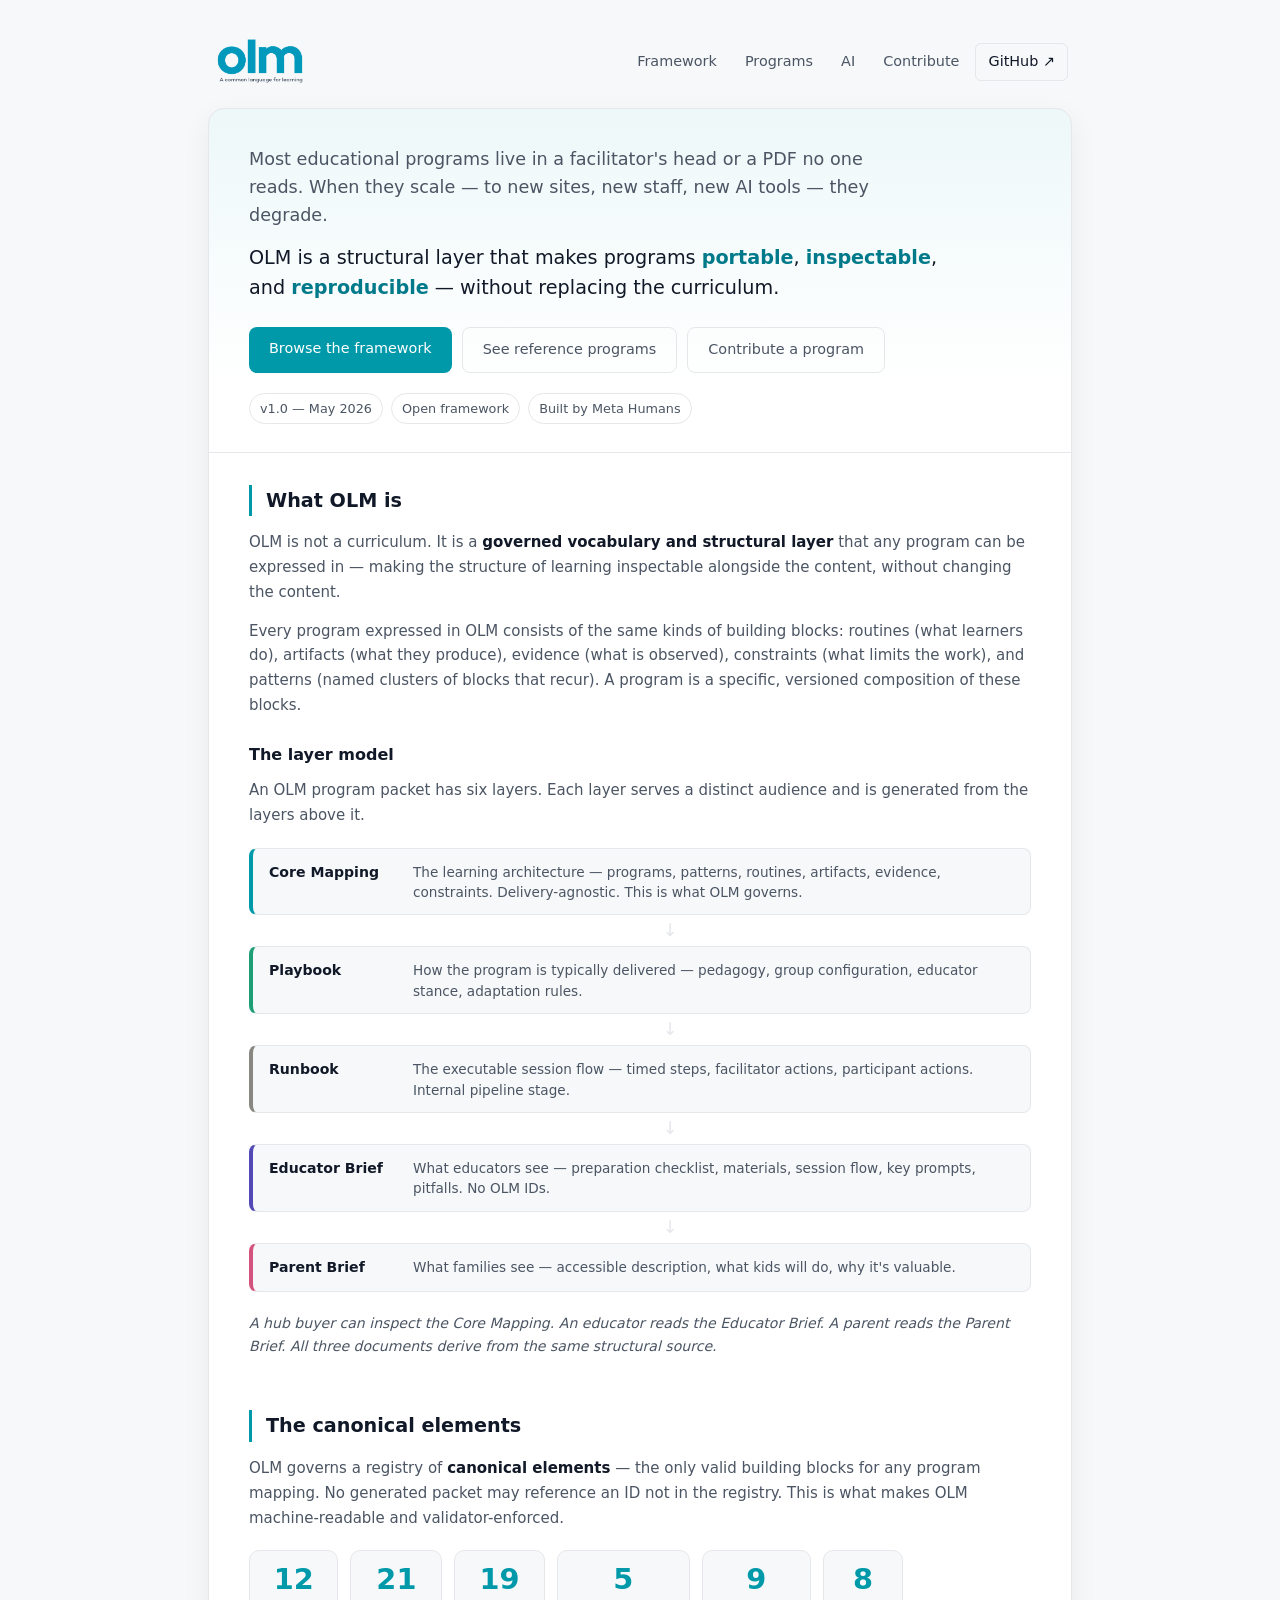
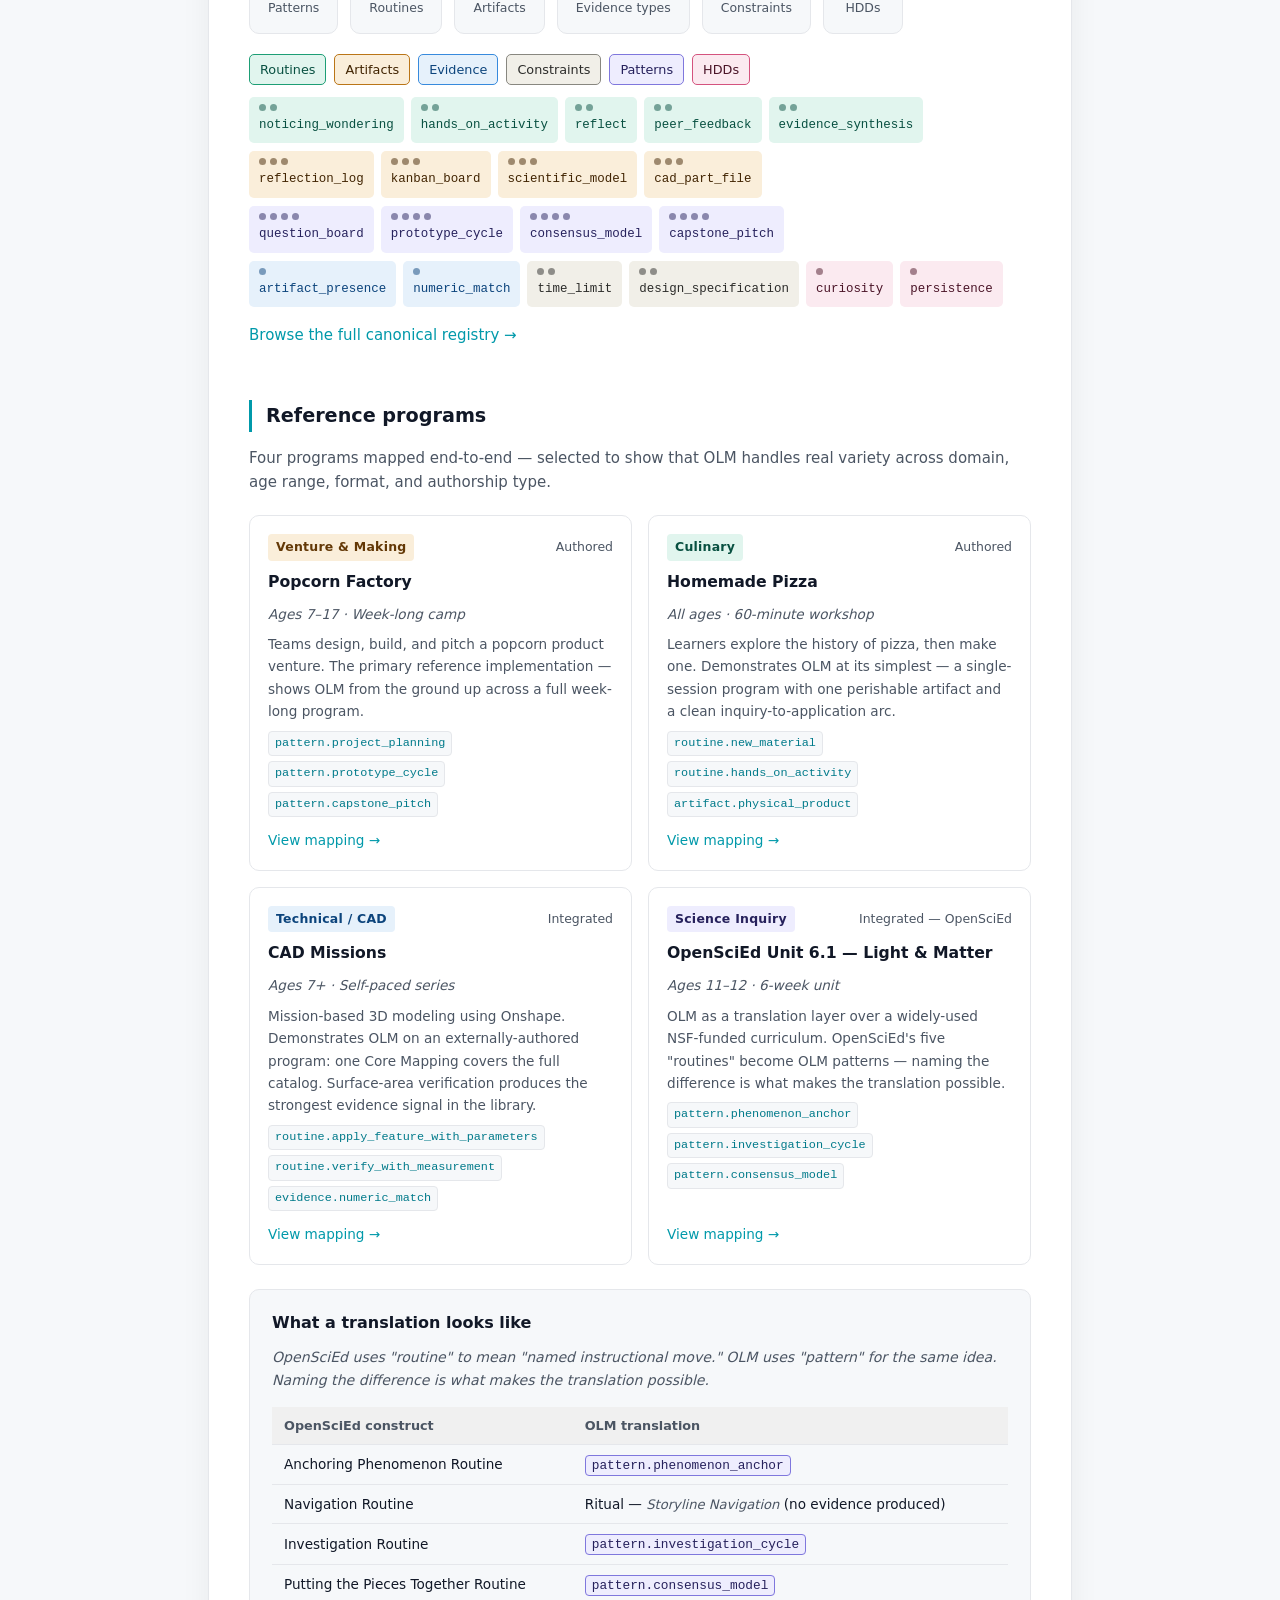
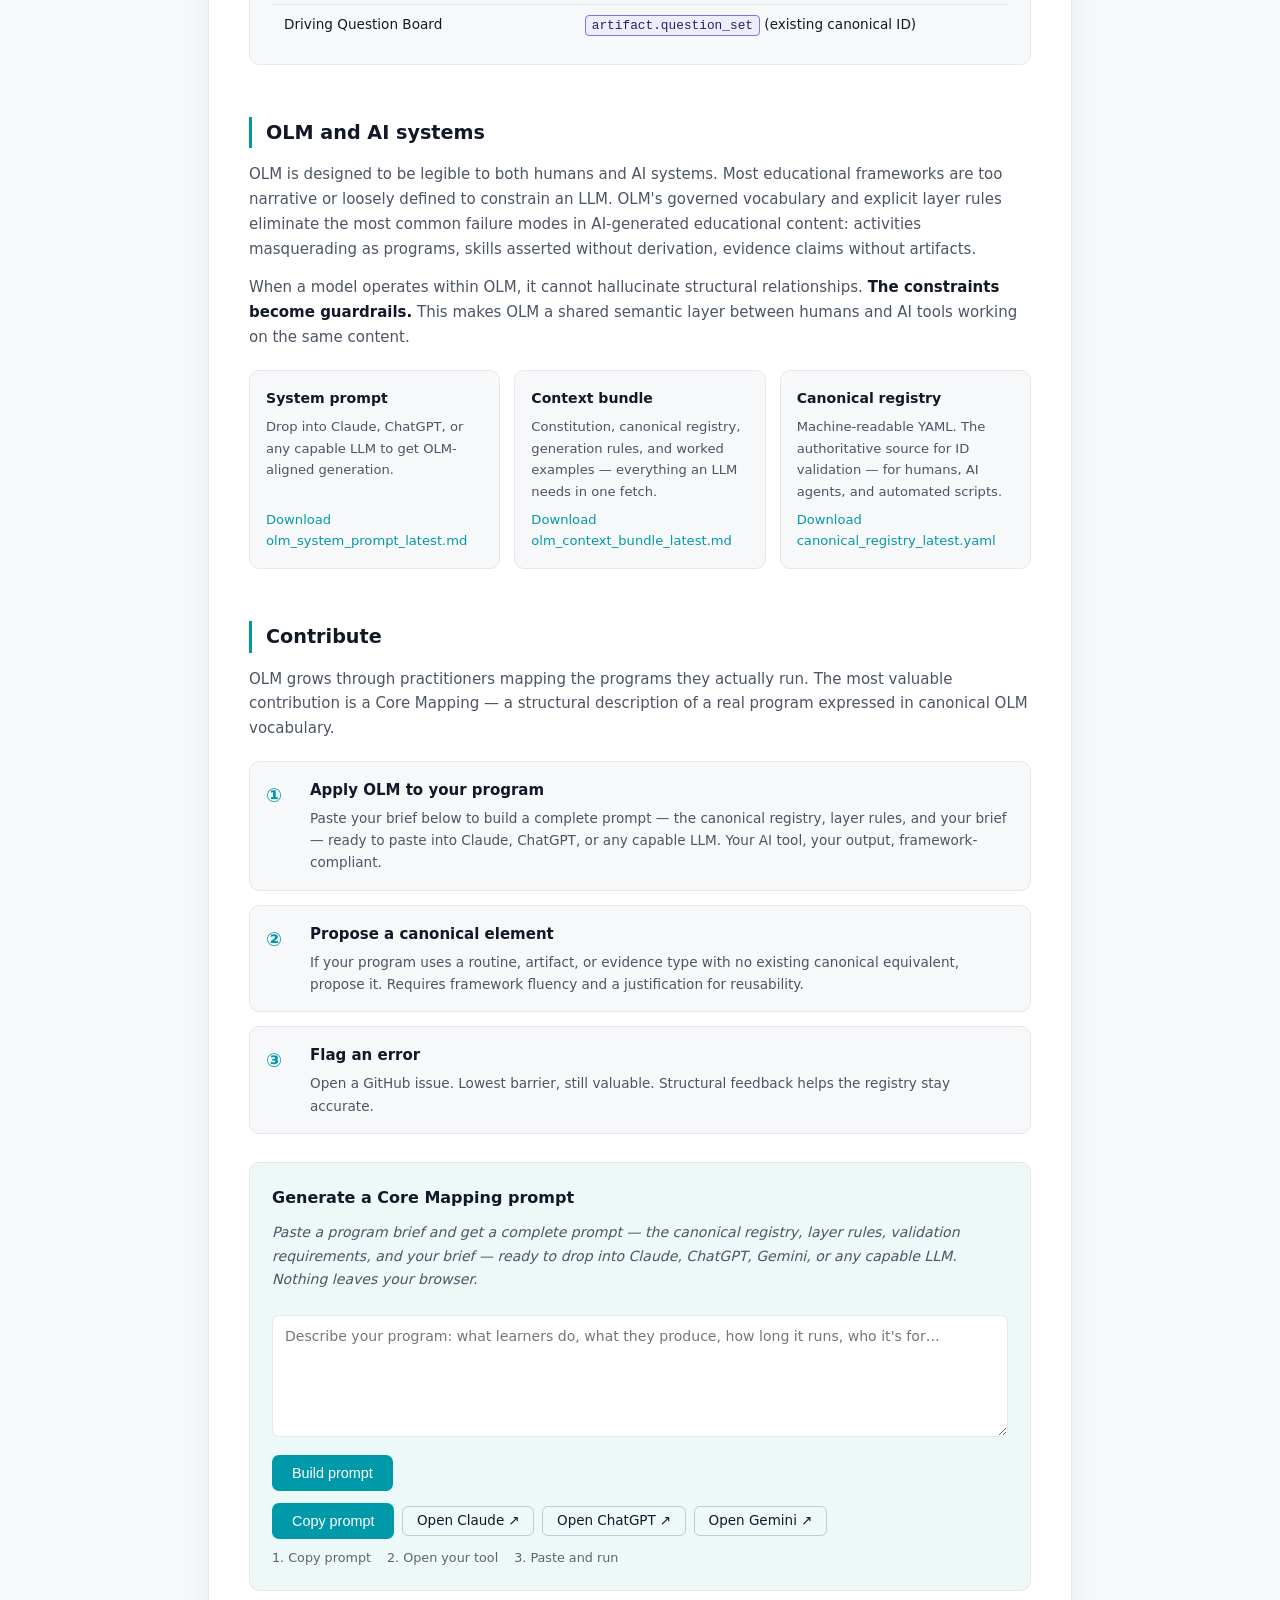
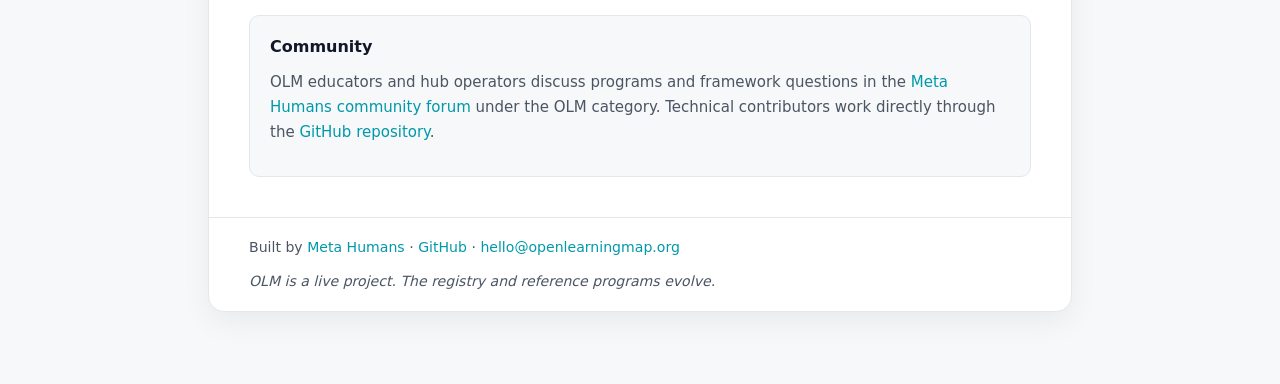
==== index.html @ a76495da "Align /ai/ bundle HDDs with canonical registry; add cache-bust The /ai/ bundle files claimed 11 cano" ====
<!DOCTYPE html>
<html lang="en">
<head>
  <meta charset="UTF-8" />
  <meta name="viewport" content="width=device-width, initial-scale=1.0" />
  <title>Open Learning Map — A common language for learning</title>
  <meta name="description" content="OLM is a structural framework that makes educational programs portable, inspectable, and reproducible — designed for both humans and AI systems." />
  <link rel="stylesheet" href="styles.css" />
  <style>
    /* Prompt builder — additions to styles.css */
    #prompt-output {
      font-family: ui-monospace, SFMono-Regular, Menlo, Monaco, Consolas, monospace;
      font-size: 0.85em;
      white-space: pre-wrap;
      word-break: break-word;
      margin-top: 0.75rem;
      width: 100%;
      box-sizing: border-box;
    }
    .prompt-actions {
      display: flex;
      flex-wrap: wrap;
      gap: 0.5rem;
      margin-top: 0.75rem;
      align-items: center;
    }
    .prompt-launch {
      display: inline-flex;
      align-items: center;
      padding: 0.45rem 0.85rem;
      border: 1px solid rgba(0,0,0,0.18);
      border-radius: 6px;
      text-decoration: none;
      font-size: 0.9em;
      color: inherit;
      background: transparent;
      line-height: 1;
    }
    .prompt-launch:hover {
      background: rgba(0,0,0,0.04);
    }
    .prompt-steps {
      display: flex;
      flex-wrap: wrap;
      gap: 1rem;
      margin-top: 0.5rem;
      font-size: 0.85em;
      color: rgba(0,0,0,0.6);
    }
    .prompt-steps span { white-space: nowrap; }
    .sr-only {
      position: absolute;
      width: 1px; height: 1px;
      padding: 0; margin: -1px;
      overflow: hidden;
      clip: rect(0,0,0,0);
      border: 0;
    }
  </style>
</head>

<body>
  <main class="container">

    <!-- TOPBAR -->
    <div class="topbar">
      <a class="brand" href="/" aria-label="Open Learning Map">
        <img class="logo" src="assets/olm_logo.png" alt="olm — A common language for learning" />
      </a>
      <nav class="nav" aria-label="Primary">
        <a href="#framework">Framework</a>
        <a href="#programs">Programs</a>
        <a href="#ai">AI</a>
        <a href="#contribute">Contribute</a>
        <a href="https://github.com/Meta-Humans/olm" target="_blank" rel="noopener" class="nav-github">GitHub ↗</a>
      </nav>
    </div>

    <div class="page">

      <!-- HERO -->
      <header class="header">
        <p class="hero-problem">
          Most educational programs live in a facilitator's head or a PDF no one reads.
          When they scale — to new sites, new staff, new AI tools — they degrade.
        </p>
        <p class="hero-answer">
          OLM is a structural layer that makes programs <strong>portable</strong>, <strong>inspectable</strong>, and <strong>reproducible</strong> — without replacing the curriculum.
        </p>
        <div class="hero-ctas">
          <a href="#framework" class="cta-primary">Browse the framework</a>
          <a href="#programs" class="cta-secondary">See reference programs</a>
          <a href="#contribute" class="cta-secondary">Contribute a program</a>
        </div>
        <div class="badges">
          <span class="badge">v1.0 — May 2026</span>
          <span class="badge">Open framework</span>
          <span class="badge">Built by Meta Humans</span>
        </div>
      </header>

      <div class="content">

        <!-- WHAT OLM IS -->
        <section id="framework">
          <h2>What OLM is</h2>
          <p>
            OLM is not a curriculum. It is a <strong>governed vocabulary and structural layer</strong> that any program can be expressed in — making the structure of learning inspectable alongside the content, without changing the content.
          </p>
          <p>
            Every program expressed in OLM consists of the same kinds of building blocks: routines (what learners do), artifacts (what they produce), evidence (what is observed), constraints (what limits the work), and patterns (named clusters of blocks that recur). A program is a specific, versioned composition of these blocks.
          </p>

          <h3>The layer model</h3>
          <p>An OLM program packet has six layers. Each layer serves a distinct audience and is generated from the layers above it.</p>

          <div class="layers">
            <div class="layer layer-cm">
              <div class="layer-label">Core Mapping</div>
              <div class="layer-desc">The learning architecture — programs, patterns, routines, artifacts, evidence, constraints. Delivery-agnostic. This is what OLM governs.</div>
            </div>
            <div class="layer-arrow">↓</div>
            <div class="layer layer-pb">
              <div class="layer-label">Playbook</div>
              <div class="layer-desc">How the program is typically delivered — pedagogy, group configuration, educator stance, adaptation rules.</div>
            </div>
            <div class="layer-arrow">↓</div>
            <div class="layer layer-rb">
              <div class="layer-label">Runbook</div>
              <div class="layer-desc">The executable session flow — timed steps, facilitator actions, participant actions. Internal pipeline stage.</div>
            </div>
            <div class="layer-arrow">↓</div>
            <div class="layer layer-eb">
              <div class="layer-label">Educator Brief</div>
              <div class="layer-desc">What educators see — preparation checklist, materials, session flow, key prompts, pitfalls. No OLM IDs.</div>
            </div>
            <div class="layer-arrow">↓</div>
            <div class="layer layer-parent">
              <div class="layer-label">Parent Brief</div>
              <div class="layer-desc">What families see — accessible description, what kids will do, why it's valuable.</div>
            </div>
          </div>

          <p class="small-note">
            A hub buyer can inspect the Core Mapping. An educator reads the Educator Brief. A parent reads the Parent Brief. All three documents derive from the same structural source.
          </p>
        </section>

        <!-- BUILDING BLOCKS -->
        <section id="blocks">
          <h2>The canonical elements</h2>
          <p>
            OLM governs a registry of <strong>canonical elements</strong> — the only valid building blocks for any program mapping. No generated packet may reference an ID not in the registry. This is what makes OLM machine-readable and validator-enforced.
          </p>

          <div class="registry-stats">
            <div class="stat"><span class="stat-n">12</span><span class="stat-label">Patterns</span></div>
            <div class="stat"><span class="stat-n">21</span><span class="stat-label">Routines</span></div>
            <div class="stat"><span class="stat-n">19</span><span class="stat-label">Artifacts</span></div>
            <div class="stat"><span class="stat-n">5</span><span class="stat-label">Evidence types</span></div>
            <div class="stat"><span class="stat-n">9</span><span class="stat-label">Constraints</span></div>
            <div class="stat"><span class="stat-n">8</span><span class="stat-label">HDDs</span></div>
          </div>

          <div class="bricks-legend">
            <span class="brick-chip bc-routine">Routines</span>
            <span class="brick-chip bc-artifact">Artifacts</span>
            <span class="brick-chip bc-evidence">Evidence</span>
            <span class="brick-chip bc-constraint">Constraints</span>
            <span class="brick-chip bc-pattern">Patterns</span>
            <span class="brick-chip bc-hdd">HDDs</span>
          </div>

          <div class="bricks-sample">
            <div class="brick-group">
              <div class="brick-row">
                <span class="brick bc-routine"><span class="studs"><i></i><i></i></span>noticing_wondering</span>
                <span class="brick bc-routine"><span class="studs"><i></i><i></i></span>hands_on_activity</span>
                <span class="brick bc-routine"><span class="studs"><i></i><i></i></span>reflect</span>
                <span class="brick bc-routine"><span class="studs"><i></i><i></i></span>peer_feedback</span>
                <span class="brick bc-routine"><span class="studs"><i></i><i></i></span>evidence_synthesis</span>
              </div>
              <div class="brick-row">
                <span class="brick bc-artifact"><span class="studs"><i></i><i></i><i></i></span>reflection_log</span>
                <span class="brick bc-artifact"><span class="studs"><i></i><i></i><i></i></span>kanban_board</span>
                <span class="brick bc-artifact"><span class="studs"><i></i><i></i><i></i></span>scientific_model</span>
                <span class="brick bc-artifact"><span class="studs"><i></i><i></i><i></i></span>cad_part_file</span>
              </div>
              <div class="brick-row">
                <span class="brick bc-pattern"><span class="studs"><i></i><i></i><i></i><i></i></span>question_board</span>
                <span class="brick bc-pattern"><span class="studs"><i></i><i></i><i></i><i></i></span>prototype_cycle</span>
                <span class="brick bc-pattern"><span class="studs"><i></i><i></i><i></i><i></i></span>consensus_model</span>
                <span class="brick bc-pattern"><span class="studs"><i></i><i></i><i></i><i></i></span>capstone_pitch</span>
              </div>
              <div class="brick-row">
                <span class="brick bc-evidence"><span class="studs"><i></i></span>artifact_presence</span>
                <span class="brick bc-evidence"><span class="studs"><i></i></span>numeric_match</span>
                <span class="brick bc-constraint"><span class="studs"><i></i><i></i></span>time_limit</span>
                <span class="brick bc-constraint"><span class="studs"><i></i><i></i></span>design_specification</span>
                <span class="brick bc-hdd"><span class="studs"><i></i></span>curiosity</span>
                <span class="brick bc-hdd"><span class="studs"><i></i></span>persistence</span>
              </div>
            </div>
          </div>

          <p>
            <a href="https://github.com/Meta-Humans/olm/blob/main/canonical/canonical_registry.yaml" target="_blank" rel="noopener">Browse the full canonical registry →</a>
          </p>
        </section>

        <!-- REFERENCE PROGRAMS -->
        <section id="programs">
          <h2>Reference programs</h2>
          <p>
            Four programs mapped end-to-end — selected to show that OLM handles real variety across domain, age range, format, and authorship type.
          </p>

          <div class="program-grid">

            <div class="program-card">
              <div class="program-header">
                <span class="program-domain domain-venture">Venture &amp; Making</span>
                <span class="program-type">Authored</span>
              </div>
              <h3>Popcorn Factory</h3>
              <p class="program-ages">Ages 7–17 · Week-long camp</p>
              <p>Teams design, build, and pitch a popcorn product venture. The primary reference implementation — shows OLM from the ground up across a full week-long program.</p>
              <div class="program-patterns">
                <code>pattern.project_planning</code>
                <code>pattern.prototype_cycle</code>
                <code>pattern.capstone_pitch</code>
              </div>
              <a href="https://github.com/Meta-Humans/olm/tree/main/examples/popcorn_factory" class="program-link" target="_blank" rel="noopener">View mapping →</a>
            </div>

            <div class="program-card">
              <div class="program-header">
                <span class="program-domain domain-culinary">Culinary</span>
                <span class="program-type">Authored</span>
              </div>
              <h3>Homemade Pizza</h3>
              <p class="program-ages">All ages · 60-minute workshop</p>
              <p>Learners explore the history of pizza, then make one. Demonstrates OLM at its simplest — a single-session program with one perishable artifact and a clean inquiry-to-application arc.</p>
              <div class="program-patterns">
                <code>routine.new_material</code>
                <code>routine.hands_on_activity</code>
                <code>artifact.physical_product</code>
              </div>
              <a href="https://github.com/Meta-Humans/olm/tree/main/examples/homemade_pizza" class="program-link" target="_blank" rel="noopener">View mapping →</a>
            </div>

            <div class="program-card">
              <div class="program-header">
                <span class="program-domain domain-technical">Technical / CAD</span>
                <span class="program-type">Integrated</span>
              </div>
              <h3>CAD Missions</h3>
              <p class="program-ages">Ages 7+ · Self-paced series</p>
              <p>Mission-based 3D modeling using Onshape. Demonstrates OLM on an externally-authored program: one Core Mapping covers the full catalog. Surface-area verification produces the strongest evidence signal in the library.</p>
              <div class="program-patterns">
                <code>routine.apply_feature_with_parameters</code>
                <code>routine.verify_with_measurement</code>
                <code>evidence.numeric_match</code>
              </div>
              <a href="https://github.com/Meta-Humans/olm/tree/main/examples/cad_missions" class="program-link" target="_blank" rel="noopener">View mapping →</a>
            </div>

            <div class="program-card">
              <div class="program-header">
                <span class="program-domain domain-science">Science Inquiry</span>
                <span class="program-type">Integrated — OpenSciEd</span>
              </div>
              <h3>OpenSciEd Unit 6.1 — Light &amp; Matter</h3>
              <p class="program-ages">Ages 11–12 · 6-week unit</p>
              <p>OLM as a translation layer over a widely-used NSF-funded curriculum. OpenSciEd's five "routines" become OLM patterns — naming the difference is what makes the translation possible.</p>
              <div class="program-patterns">
                <code>pattern.phenomenon_anchor</code>
                <code>pattern.investigation_cycle</code>
                <code>pattern.consensus_model</code>
              </div>
              <a href="https://github.com/Meta-Humans/olm/tree/main/examples/openscied_6_1" class="program-link" target="_blank" rel="noopener">View mapping →</a>
            </div>

          </div>

          <div class="translation-callout">
            <h3>What a translation looks like</h3>
            <p class="small-note">OpenSciEd uses "routine" to mean "named instructional move." OLM uses "pattern" for the same idea. Naming the difference is what makes the translation possible.</p>
            <table class="translation-table">
              <thead>
                <tr><th>OpenSciEd construct</th><th>OLM translation</th></tr>
              </thead>
              <tbody>
                <tr><td>Anchoring Phenomenon Routine</td><td><code>pattern.phenomenon_anchor</code></td></tr>
                <tr><td>Navigation Routine</td><td>Ritual — <em>Storyline Navigation</em> (no evidence produced)</td></tr>
                <tr><td>Investigation Routine</td><td><code>pattern.investigation_cycle</code></td></tr>
                <tr><td>Putting the Pieces Together Routine</td><td><code>pattern.consensus_model</code></td></tr>
                <tr><td>Driving Question Board</td><td><code>artifact.question_set</code> (existing canonical ID)</td></tr>
              </tbody>
            </table>
          </div>
        </section>

        <!-- OLM AND AI -->
        <section id="ai">
          <h2>OLM and AI systems</h2>
          <p>
            OLM is designed to be legible to both humans and AI systems. Most educational frameworks are too narrative or loosely defined to constrain an LLM. OLM's governed vocabulary and explicit layer rules eliminate the most common failure modes in AI-generated educational content: activities masquerading as programs, skills asserted without derivation, evidence claims without artifacts.
          </p>
          <p>
            When a model operates within OLM, it cannot hallucinate structural relationships. <strong>The constraints become guardrails.</strong> This makes OLM a shared semantic layer between humans and AI tools working on the same content.
          </p>

          <div class="ai-resources">
            <div class="ai-resource">
              <div class="ai-resource-title">System prompt</div>
              <div class="ai-resource-desc">Drop into Claude, ChatGPT, or any capable LLM to get OLM-aligned generation.</div>
              <a href="/ai/olm_system_prompt_latest.md" class="ai-resource-link">Download olm_system_prompt_latest.md</a>
            </div>
            <div class="ai-resource">
              <div class="ai-resource-title">Context bundle</div>
              <div class="ai-resource-desc">Constitution, canonical registry, generation rules, and worked examples — everything an LLM needs in one fetch.</div>
              <a href="/ai/olm_context_bundle_latest.md" class="ai-resource-link">Download olm_context_bundle_latest.md</a>
            </div>
            <div class="ai-resource">
              <div class="ai-resource-title">Canonical registry</div>
              <div class="ai-resource-desc">Machine-readable YAML. The authoritative source for ID validation — for humans, AI agents, and automated scripts.</div>
              <a href="/ai/canonical_registry_latest.yaml" class="ai-resource-link">Download canonical_registry_latest.yaml</a>
            </div>
          </div>
        </section>

        <!-- CONTRIBUTE -->
        <section id="contribute">
          <h2>Contribute</h2>
          <p>
            OLM grows through practitioners mapping the programs they actually run. The most valuable contribution is a Core Mapping — a structural description of a real program expressed in canonical OLM vocabulary.
          </p>

          <div class="contrib-paths">
            <div class="contrib-path">
              <div class="contrib-icon">①</div>
              <div>
                <strong>Apply OLM to your program</strong>
                <p>Paste your brief below to build a complete prompt — the canonical registry, layer rules, and your brief — ready to paste into Claude, ChatGPT, or any capable LLM. Your AI tool, your output, framework-compliant.</p>
              </div>
            </div>
            <div class="contrib-path">
              <div class="contrib-icon">②</div>
              <div>
                <strong>Propose a canonical element</strong>
                <p>If your program uses a routine, artifact, or evidence type with no existing canonical equivalent, propose it. Requires framework fluency and a justification for reusability.</p>
              </div>
            </div>
            <div class="contrib-path">
              <div class="contrib-icon">③</div>
              <div>
                <strong>Flag an error</strong>
                <p>Open a GitHub issue. Lowest barrier, still valuable. Structural feedback helps the registry stay accurate.</p>
              </div>
            </div>
          </div>

          <div class="brief-generator">
            <h3>Generate a Core Mapping prompt</h3>
            <p class="small-note">Paste a program brief and get a complete prompt — the canonical registry, layer rules, validation requirements, and your brief — ready to drop into Claude, ChatGPT, Gemini, or any capable LLM. Nothing leaves your browser.</p>

            <label for="brief-input" class="sr-only">Program brief</label>
            <textarea id="brief-input" rows="6" placeholder="Describe your program: what learners do, what they produce, how long it runs, who it's for…"></textarea>

            <button id="build-btn" type="button" onclick="buildPrompt()">Build prompt</button>

            <textarea id="prompt-output" rows="14" readonly hidden aria-label="Generated prompt"></textarea>

            <div id="prompt-actions" class="prompt-actions" hidden>
              <button id="copy-btn" type="button" onclick="copyPrompt()">Copy prompt</button>
              <a href="https://claude.ai/new" target="_blank" rel="noopener" class="prompt-launch">Open Claude ↗</a>
              <a href="https://chatgpt.com/" target="_blank" rel="noopener" class="prompt-launch">Open ChatGPT ↗</a>
              <a href="https://gemini.google.com/app" target="_blank" rel="noopener" class="prompt-launch">Open Gemini ↗</a>
            </div>

            <div id="prompt-steps" class="prompt-steps" hidden>
              <span>1. Copy prompt</span>
              <span>2. Open your tool</span>
              <span>3. Paste and run</span>
            </div>

            <p id="prompt-meta" class="small-note" hidden></p>
          </div>

          <div class="community-block">
            <h3>Community</h3>
            <p>
              OLM educators and hub operators discuss programs and framework questions in the
              <a href="https://community.metahumans.com/c/olm" target="_blank" rel="noopener">Meta Humans community forum</a> under the OLM category.
              Technical contributors work directly through the
              <a href="https://github.com/Meta-Humans/olm" target="_blank" rel="noopener">GitHub repository</a>.
            </p>
          </div>
        </section>

      </div><!-- .content -->

      <footer class="footer">
        <span>Built by <a href="https://www.metahumans.com" target="_blank" rel="noopener">Meta Humans</a> · <a href="https://github.com/Meta-Humans/olm" target="_blank" rel="noopener">GitHub</a> · <a href="mailto:hello@openlearningmap.org">hello@openlearningmap.org</a></span>
        <span class="footnote">OLM is a live project. The registry and reference programs evolve.</span>
      </footer>

    </div><!-- .page -->
  </main>

  <script>
    // Prompt builder — assembles the OLM system prompt + a task wrapper + the user's brief.
    // The system prompt is fetched once from /ai/olm_system_prompt_latest.md and cached.
    // Nothing is sent to a server — the prompt is assembled entirely in the browser.
    //
    // Cache-busting: bump SYSTEM_PROMPT_VERSION when /ai/olm_system_prompt_latest.md changes.
    // The browser caches per-URL; a new version parameter forces a fresh fetch automatically.

    const SYSTEM_PROMPT_VERSION = '1.2';
    const SYSTEM_PROMPT_URL = '/ai/olm_system_prompt_latest.md?v=' + SYSTEM_PROMPT_VERSION;

    let cachedSystemPrompt = null;

    const TASK_WRAPPER = [
      '---',
      '',
      '# Task',
      '',
      'A program brief is provided below. Produce a **Core Mapping** for this program as YAML, following the registry, layer rules, and validation requirements above.',
      '',
      'Output only the YAML document. If a concept in the brief has no canonical equivalent, note the gap in a `notes` field rather than inventing an ID. Declare `embedding_mode`. Include durability classification for every artifact.',
      '',
      'When you are satisfied with the Core Mapping, you can optionally share it back to the OLM library by opening an issue at https://github.com/Meta-Humans/olm/issues/new with the YAML pasted in. Reviewers will validate and consider it for promotion to the canonical library.',
      '',
      '---',
      '',
      '# Program brief',
      ''
    ].join('\n');

    async function buildPrompt() {
      const brief = document.getElementById('brief-input').value.trim();
      const btn   = document.getElementById('build-btn');
      const out   = document.getElementById('prompt-output');
      const acts  = document.getElementById('prompt-actions');
      const steps = document.getElementById('prompt-steps');
      const meta  = document.getElementById('prompt-meta');

      if (!brief) {
        meta.hidden = false;
        meta.textContent = 'Add a program brief before building the prompt.';
        return;
      }

      btn.disabled = true;
      btn.textContent = 'Building…';

      try {
        if (!cachedSystemPrompt) {
          const res = await fetch(SYSTEM_PROMPT_URL, { cache: 'force-cache' });
          if (!res.ok) throw new Error('Could not load system prompt (HTTP ' + res.status + ').');
          cachedSystemPrompt = await res.text();
        }

        const fullPrompt = cachedSystemPrompt.trim() + '\n\n' + TASK_WRAPPER + brief + '\n';

        out.value  = fullPrompt;
        out.hidden = false;
        acts.hidden  = false;
        steps.hidden = false;

        const estTokens = Math.round(fullPrompt.length / 4);
        meta.hidden = false;
        meta.textContent = '~' + estTokens.toLocaleString() + ' tokens. Works best with Claude Sonnet, GPT-4o, or Gemini Pro. Nothing left your browser.';

        btn.textContent = 'Rebuild prompt';
      } catch (e) {
        out.hidden  = true;
        acts.hidden = true;
        steps.hidden = true;
        meta.hidden = false;
        meta.textContent = 'Could not build the prompt: ' + e.message + ' You can still download the system prompt directly from the AI section above and paste it into your tool manually.';
        btn.textContent = 'Build prompt';
      } finally {
        btn.disabled = false;
      }
    }

    async function copyPrompt() {
      const out = document.getElementById('prompt-output');
      const btn = document.getElementById('copy-btn');
      const original = btn.textContent;
      try {
        await navigator.clipboard.writeText(out.value);
        btn.textContent = 'Copied ✓';
      } catch (e) {
        // Fallback for older browsers: select the text so the user can Cmd/Ctrl+C
        out.focus();
        out.select();
        btn.textContent = 'Press Cmd/Ctrl+C';
      }
      setTimeout(function() { btn.textContent = original; }, 1800);
    }
  </script>
</body>
</html>
---- styles.css ----
:root {
  --olm-teal: #0099AA;
  --olm-teal-dark: #007A8A;
  --bg: #F6F8FA;
  --surface: #FFFFFF;
  --text: #111827;
  --muted: #4B5563;
  --border: #E5E7EB;
  --shadow: 0 10px 30px rgba(0,0,0,0.06);
  --accent: var(--olm-teal);
  --accent-wash: rgba(0, 153, 170, 0.07);
  --radius: 10px;
}

* { box-sizing: border-box; }

body {
  margin: 0;
  font-family: ui-sans-serif, system-ui, -apple-system, "Segoe UI", Roboto, Helvetica, Arial;
  background: var(--bg);
  color: var(--text);
  line-height: 1.65;
  font-size: 15px;
}

a { color: var(--accent); text-decoration: none; }
a:hover { text-decoration: underline; }

.container { max-width: 900px; margin: 0 auto; padding: 28px 18px 72px; }

/* ── TOPBAR ── */
.topbar {
  display: flex; align-items: center; justify-content: space-between;
  gap: 16px; padding: 8px 4px 20px;
}
.brand { display: inline-flex; align-items: center; }
.logo { height: 52px; width: auto; display: block; }
.nav { display: flex; align-items: center; gap: 4px; flex-wrap: wrap; }
.nav a {
  padding: 6px 12px; font-size: 0.9rem; color: var(--muted);
  border-radius: 6px; transition: background 0.15s, color 0.15s;
}
.nav a:hover { background: rgba(0,0,0,0.05); color: var(--text); text-decoration: none; }
.nav-github {
  border: 1px solid var(--border) !important;
  color: var(--text) !important;
  font-weight: 500;
}
.nav-github:hover { background: var(--text) !important; color: #fff !important; }

/* ── PAGE CARD ── */
.page {
  background: var(--surface);
  border: 1px solid var(--border);
  border-radius: 16px;
  box-shadow: var(--shadow);
  overflow: hidden;
}

/* ── HEADER / HERO ── */
.header {
  padding: 36px 40px 28px;
  border-bottom: 1px solid var(--border);
  background: linear-gradient(180deg, var(--accent-wash), transparent 80%);
}
.hero-problem {
  margin: 0 0 14px;
  font-size: 1.1rem;
  color: var(--muted);
  max-width: 58ch;
  line-height: 1.6;
}
.hero-answer {
  margin: 0 0 24px;
  font-size: 1.2rem;
  color: var(--text);
  max-width: 58ch;
  line-height: 1.55;
}
.hero-answer strong { color: var(--olm-teal-dark); }
.hero-ctas { display: flex; flex-wrap: wrap; gap: 10px; margin-bottom: 20px; }
.cta-primary {
  display: inline-block; padding: 10px 20px;
  background: var(--olm-teal); color: #fff !important;
  border-radius: 8px; font-size: 0.9rem; font-weight: 500;
  text-decoration: none !important;
  transition: background 0.15s;
}
.cta-primary:hover { background: var(--olm-teal-dark); }
.cta-secondary {
  display: inline-block; padding: 10px 20px;
  border: 1px solid var(--border); border-radius: 8px;
  font-size: 0.9rem; color: var(--muted) !important;
  text-decoration: none !important;
  transition: background 0.15s, color 0.15s;
}
.cta-secondary:hover { background: var(--bg); color: var(--text) !important; }
.badges { display: flex; flex-wrap: wrap; gap: 8px; margin-top: 8px; }
.badge {
  display: inline-flex; align-items: center;
  font-size: 0.8rem; padding: 4px 10px;
  border: 1px solid var(--border); border-radius: 999px;
  background: rgba(255,255,255,0.8); color: var(--muted);
}

/* ── CONTENT ── */
.content { padding: 32px 40px 40px; }

section { margin-bottom: 52px; }
section:last-child { margin-bottom: 0; }

h2 {
  margin: 0 0 14px;
  font-size: 1.2rem;
  font-weight: 600;
  padding-left: 14px;
  border-left: 3px solid var(--accent);
  color: var(--text);
}
h3 { margin: 24px 0 10px; font-size: 1rem; font-weight: 600; color: var(--text); }

p { margin: 0 0 14px; color: var(--muted); }
p strong { color: var(--text); }

.small-note { font-size: 0.88rem; color: var(--muted); font-style: italic; }

/* ── LAYER MODEL ── */
.layers { margin: 20px 0; display: flex; flex-direction: column; gap: 0; }
.layer {
  padding: 12px 16px; border-radius: 8px;
  border: 1px solid var(--border); background: var(--bg);
  display: flex; align-items: baseline; gap: 14px;
}
.layer-cm { border-left: 4px solid #0099AA; }
.layer-pb { border-left: 4px solid #1D9E75; }
.layer-rb { border-left: 4px solid #888780; }
.layer-eb { border-left: 4px solid #534AB7; }
.layer-parent { border-left: 4px solid #D4537E; }
.layer-label { font-size: 0.88rem; font-weight: 600; color: var(--text); min-width: 130px; flex-shrink: 0; }
.layer-desc { font-size: 0.85rem; color: var(--muted); line-height: 1.5; }
.layer-arrow { text-align: center; color: var(--border); font-size: 1.1rem; margin: 1px 0; padding-left: 60px; }

/* ── REGISTRY STATS ── */
.registry-stats {
  display: flex; flex-wrap: wrap; gap: 12px;
  margin: 20px 0;
}
.stat {
  display: flex; flex-direction: column; align-items: center;
  padding: 14px 18px;
  border: 1px solid var(--border); border-radius: 10px;
  background: var(--bg); min-width: 80px;
}
.stat-n { font-size: 1.8rem; font-weight: 600; color: var(--olm-teal); line-height: 1; }
.stat-label { font-size: 0.78rem; color: var(--muted); margin-top: 4px; text-align: center; }

/* ── BRICK LEGEND ── */
.bricks-legend { display: flex; flex-wrap: wrap; gap: 8px; margin: 16px 0 12px; }
.brick-chip {
  display: inline-flex; align-items: center;
  font-size: 0.8rem; font-weight: 500; padding: 4px 10px;
  border-radius: 5px; border: 1px solid transparent;
}
.bc-routine  { background: #E1F5EE; border-color: #1D9E75; color: #085041; }
.bc-artifact { background: #FAEEDA; border-color: #BA7517; color: #412402; }
.bc-evidence { background: #E6F1FB; border-color: #378ADD; color: #0C447C; }
.bc-constraint { background: #F1EFE8; border-color: #888780; color: #2C2C2A; }
.bc-pattern  { background: #EEEDFE; border-color: #7F77DD; color: #26215C; }
.bc-hdd      { background: #FBEAF0; border-color: #D4537E; color: #4B1528; }

/* ── BRICKS SAMPLE ── */
.bricks-sample { margin: 12px 0 16px; }
.brick-group { display: flex; flex-direction: column; gap: 8px; }
.brick-row { display: flex; flex-wrap: wrap; gap: 7px; }
.brick {
  display: inline-flex; flex-direction: column; align-items: flex-start;
  padding: 6px 9px 7px; border-radius: 5px; border: 1px solid transparent;
  font-size: 0.78rem; font-family: "Courier New", monospace; font-weight: 500;
}
.studs { display: flex; gap: 4px; margin-bottom: 4px; }
.studs i {
  display: inline-block; width: 7px; height: 7px;
  border-radius: 50%; background: currentColor; opacity: 0.5;
  font-style: normal;
}

/* ── PROGRAM GRID ── */
.program-grid { display: grid; grid-template-columns: 1fr 1fr; gap: 16px; margin: 20px 0; }
@media (max-width: 640px) { .program-grid { grid-template-columns: 1fr; } }

.program-card {
  border: 1px solid var(--border); border-radius: var(--radius);
  padding: 18px; background: var(--surface);
  display: flex; flex-direction: column; gap: 8px;
}
.program-header { display: flex; align-items: center; justify-content: space-between; gap: 8px; }
.program-domain {
  font-size: 0.78rem; font-weight: 600; padding: 3px 8px;
  border-radius: 4px; letter-spacing: 0.02em;
}
.domain-venture { background: #FAEEDA; color: #633806; }
.domain-culinary { background: #E1F5EE; color: #085041; }
.domain-technical { background: #E6F1FB; color: #0C447C; }
.domain-science { background: #EEEDFE; color: #26215C; }
.program-type { font-size: 0.78rem; color: var(--muted); }
.program-card h3 { margin: 0; font-size: 0.98rem; font-weight: 600; color: var(--text); }
.program-ages { font-size: 0.82rem; color: var(--muted); margin: 0; font-style: italic; }
.program-card p { font-size: 0.85rem; margin: 0; }
.program-patterns { display: flex; flex-wrap: wrap; gap: 5px; }
.program-patterns code {
  font-size: 0.74rem; background: var(--bg);
  border: 1px solid var(--border); border-radius: 4px;
  padding: 2px 6px; color: var(--olm-teal-dark); font-family: "Courier New", monospace;
}
.program-link { font-size: 0.85rem; font-weight: 500; margin-top: auto; padding-top: 4px; }

/* ── TRANSLATION TABLE ── */
.translation-callout {
  margin-top: 24px; padding: 20px 22px;
  background: var(--bg); border: 1px solid var(--border);
  border-radius: var(--radius);
}
.translation-callout h3 { margin-top: 0; }
.translation-table {
  width: 100%; border-collapse: collapse; font-size: 0.85rem;
  margin-top: 12px;
}
.translation-table th {
  text-align: left; padding: 8px 12px;
  background: #f0f0f0; color: var(--muted);
  font-weight: 600; font-size: 0.8rem;
  border-bottom: 1px solid var(--border);
}
.translation-table td {
  padding: 8px 12px; border-bottom: 1px solid var(--border);
  vertical-align: middle;
}
.translation-table td:first-child { color: var(--text); font-weight: 500; }
.translation-table td code {
  font-family: "Courier New", monospace; font-size: 0.8rem;
  background: #EEEDFE; border: 1px solid #7F77DD;
  border-radius: 4px; padding: 2px 6px; color: #26215C;
}
.translation-table td em { color: var(--muted); font-size: 0.82rem; }
.translation-table tr:last-child td { border-bottom: none; }

/* ── AI RESOURCES ── */
.ai-resources { display: grid; grid-template-columns: 1fr 1fr 1fr; gap: 14px; margin: 20px 0; }
@media (max-width: 680px) { .ai-resources { grid-template-columns: 1fr; } }
.ai-resource {
  border: 1px solid var(--border); border-radius: var(--radius);
  padding: 16px; background: var(--bg);
  display: flex; flex-direction: column; gap: 6px;
}
.ai-resource-title { font-size: 0.88rem; font-weight: 600; color: var(--text); }
.ai-resource-desc { font-size: 0.82rem; color: var(--muted); flex: 1; }
.ai-resource-link { font-size: 0.82rem; font-weight: 500; }

/* ── CONTRIBUTION PATHS ── */
.contrib-paths { display: flex; flex-direction: column; gap: 14px; margin: 20px 0; }
.contrib-path {
  display: flex; gap: 16px; align-items: flex-start;
  padding: 16px; border: 1px solid var(--border);
  border-radius: var(--radius); background: var(--bg);
}
.contrib-icon {
  font-size: 1.2rem; font-weight: 700; color: var(--olm-teal);
  min-width: 28px; padding-top: 2px;
}
.contrib-path strong { display: block; margin-bottom: 4px; color: var(--text); }
.contrib-path p { margin: 0; font-size: 0.85rem; }

/* ── BRIEF GENERATOR ── */
.brief-generator {
  margin-top: 28px; padding: 22px;
  border: 1px solid var(--border); border-radius: var(--radius);
  background: var(--accent-wash);
}
.brief-generator h3 { margin-top: 0; }
.brief-generator textarea {
  width: 100%; padding: 12px; font-size: 0.88rem;
  border: 1px solid var(--border); border-radius: 7px;
  resize: vertical; font-family: inherit;
  background: #fff; color: var(--text);
  margin: 10px 0;
}
.brief-generator button {
  padding: 10px 20px; background: var(--olm-teal); color: #fff;
  border: none; border-radius: 7px; font-size: 0.9rem;
  font-weight: 500; cursor: pointer;
  transition: background 0.15s;
}
.brief-generator button:hover { background: var(--olm-teal-dark); }
.brief-generator button:disabled { opacity: 0.6; cursor: not-allowed; }
.generate-output {
  margin-top: 16px; padding: 14px;
  background: #fff; border: 1px solid var(--border);
  border-radius: 7px; font-size: 0.82rem;
  font-family: "Courier New", monospace;
  white-space: pre-wrap; color: var(--text);
  max-height: 360px; overflow-y: auto;
}

/* ── COMMUNITY BLOCK ── */
.community-block {
  margin-top: 24px; padding: 18px 20px;
  border: 1px solid var(--border); border-radius: var(--radius);
  background: var(--bg);
}
.community-block h3 { margin-top: 0; }

/* ── FOOTER ── */
.footer {
  padding: 18px 40px;
  border-top: 1px solid var(--border);
  color: var(--muted); font-size: 0.88rem;
  display: flex; flex-wrap: wrap; gap: 10px;
  justify-content: space-between;
}
.footnote { font-style: italic; }

/* ── ACCESSIBILITY ── */
.sr-only {
  position: absolute; width: 1px; height: 1px;
  padding: 0; margin: -1px; overflow: hidden;
  clip: rect(0,0,0,0); white-space: nowrap; border: 0;
}

/* ── RESPONSIVE ── */
@media (max-width: 600px) {
  .header, .content { padding-left: 22px; padding-right: 22px; }
  .footer { padding-left: 22px; padding-right: 22px; }
  .layers { gap: 0; }
  .layer { flex-direction: column; gap: 6px; }
  .layer-label { min-width: unset; }
}
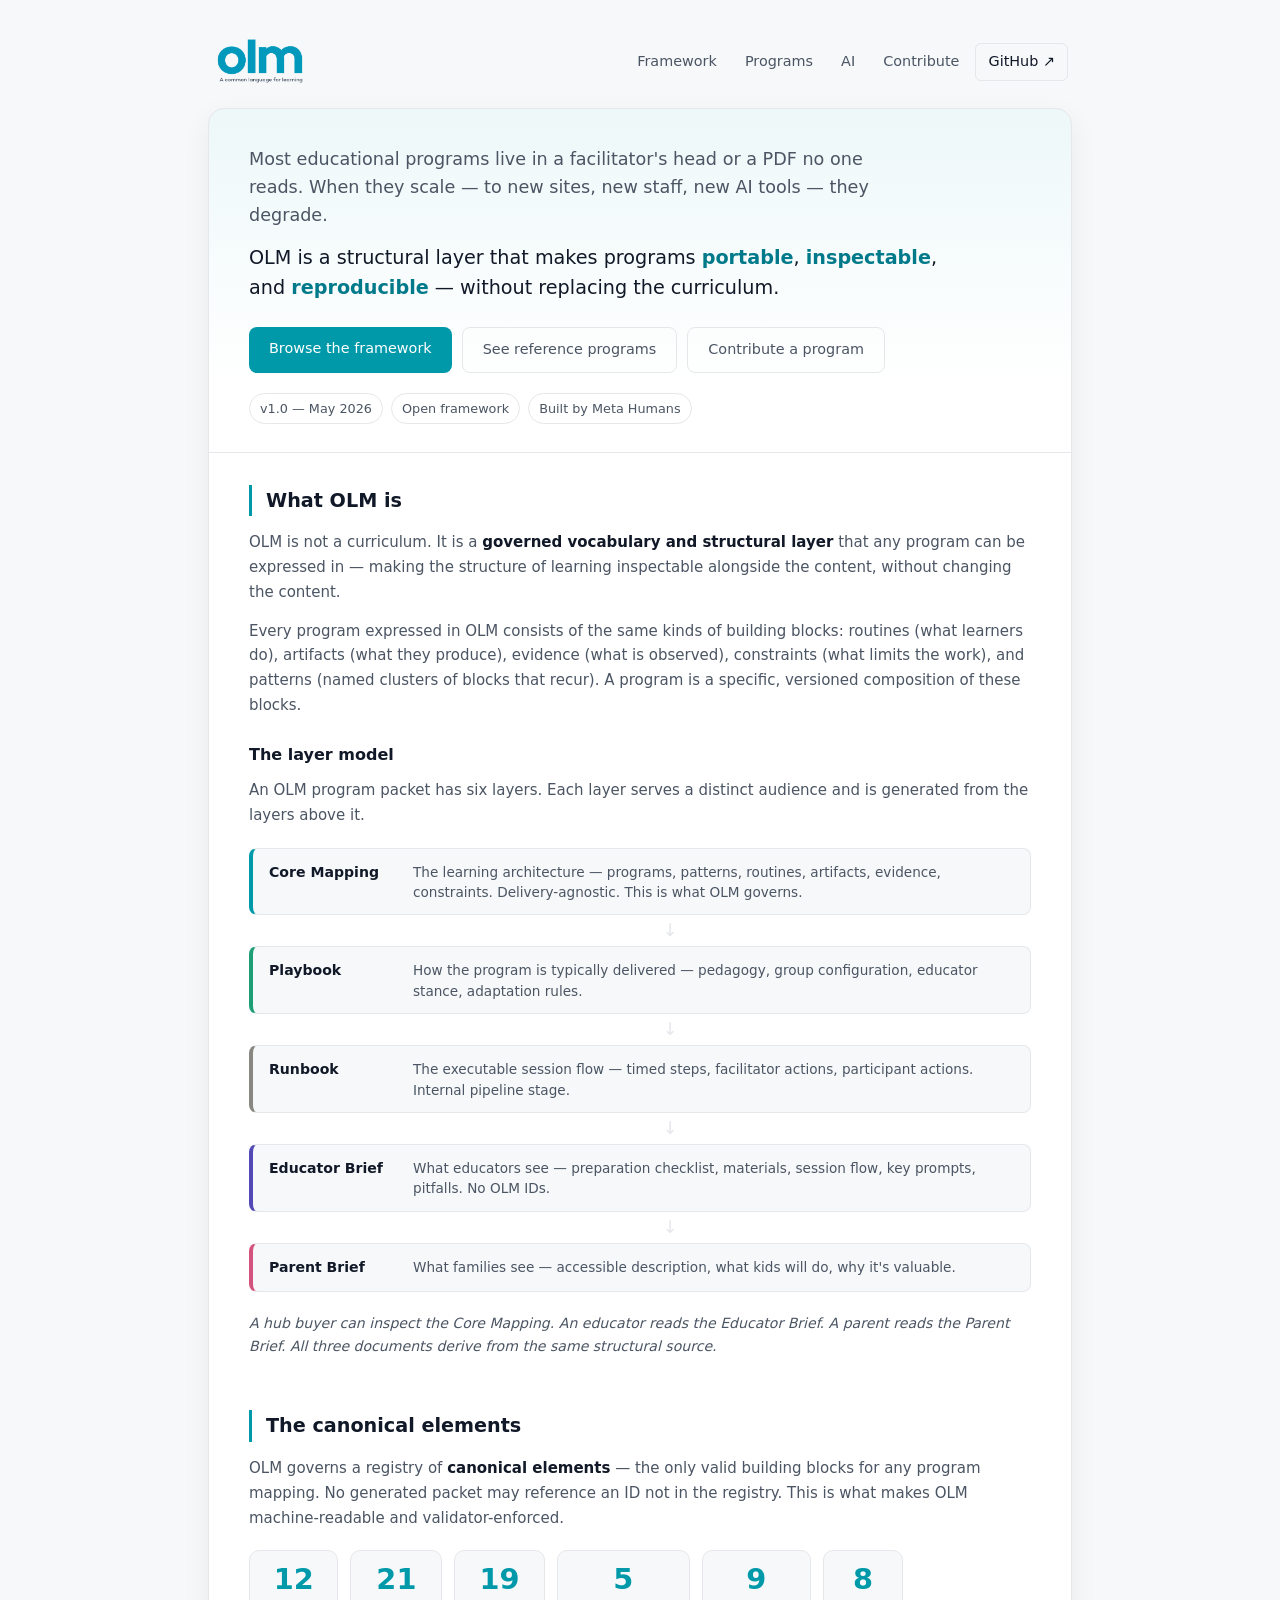
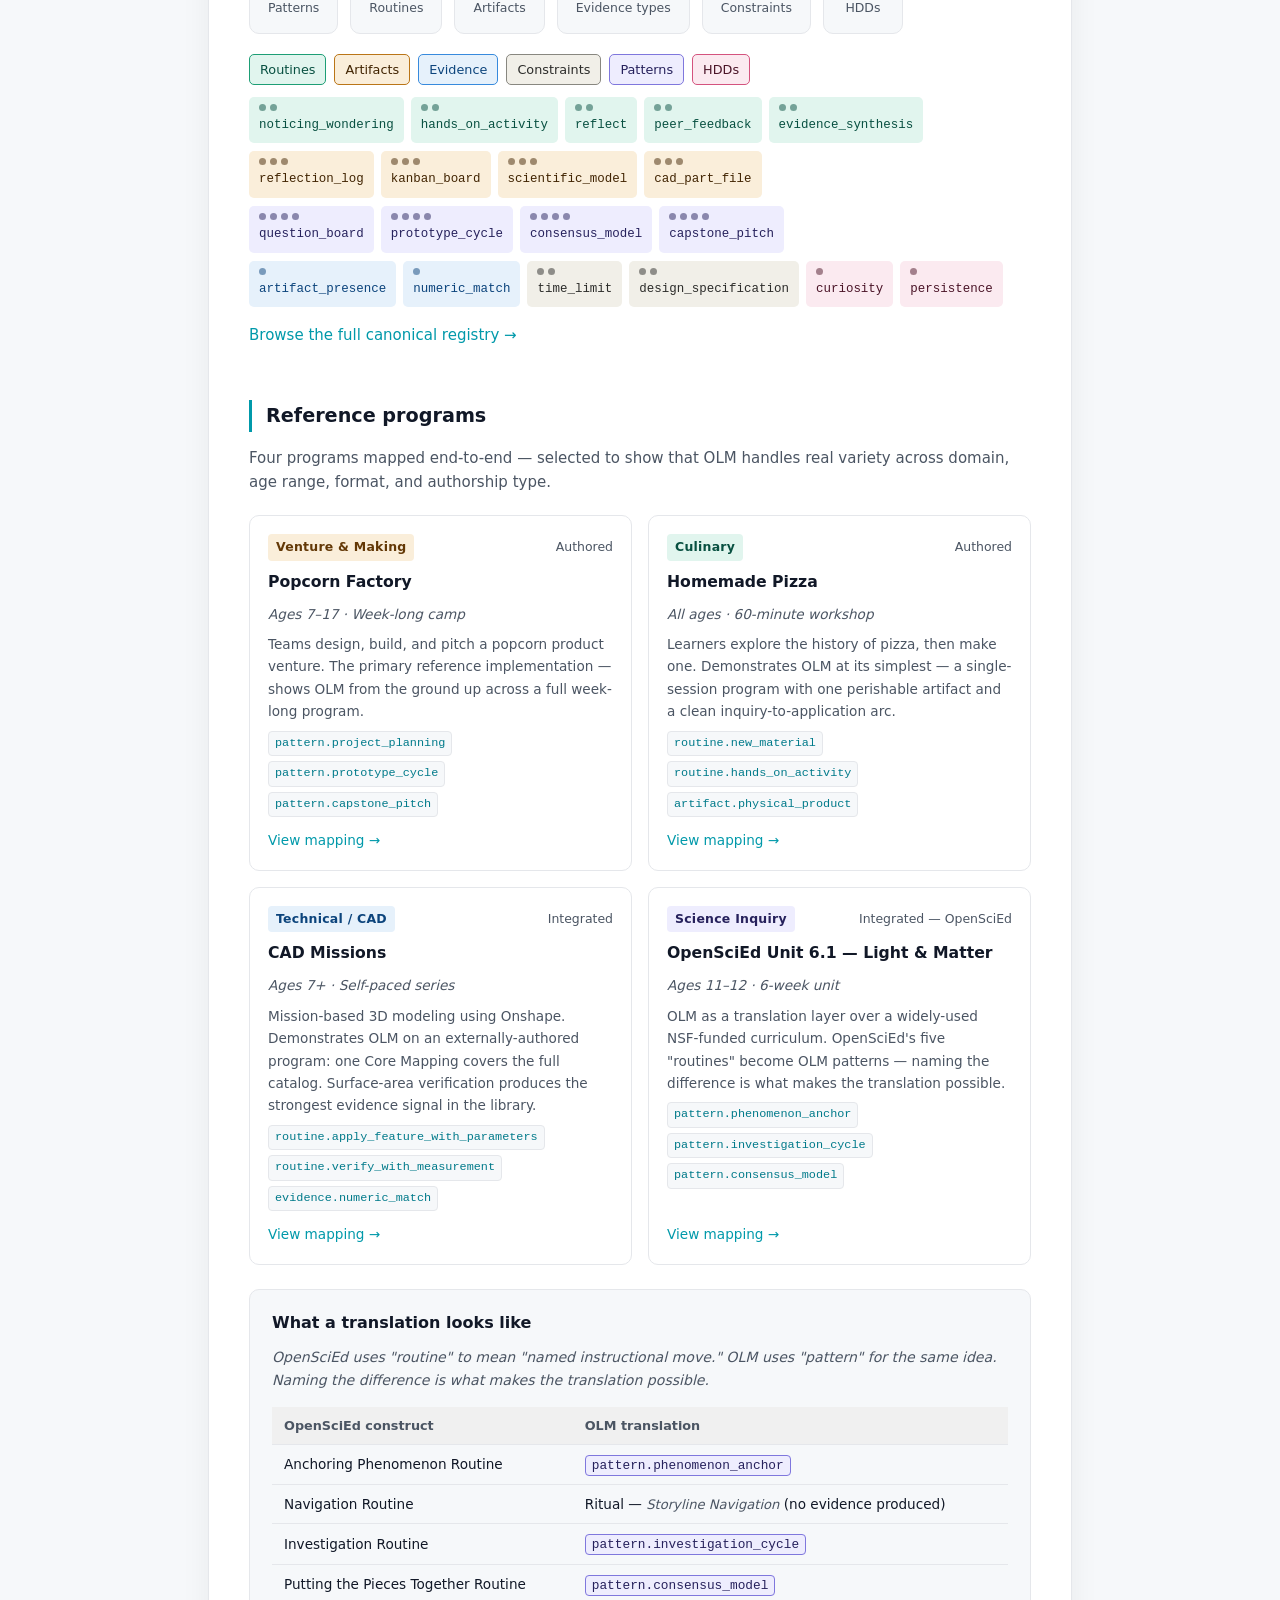
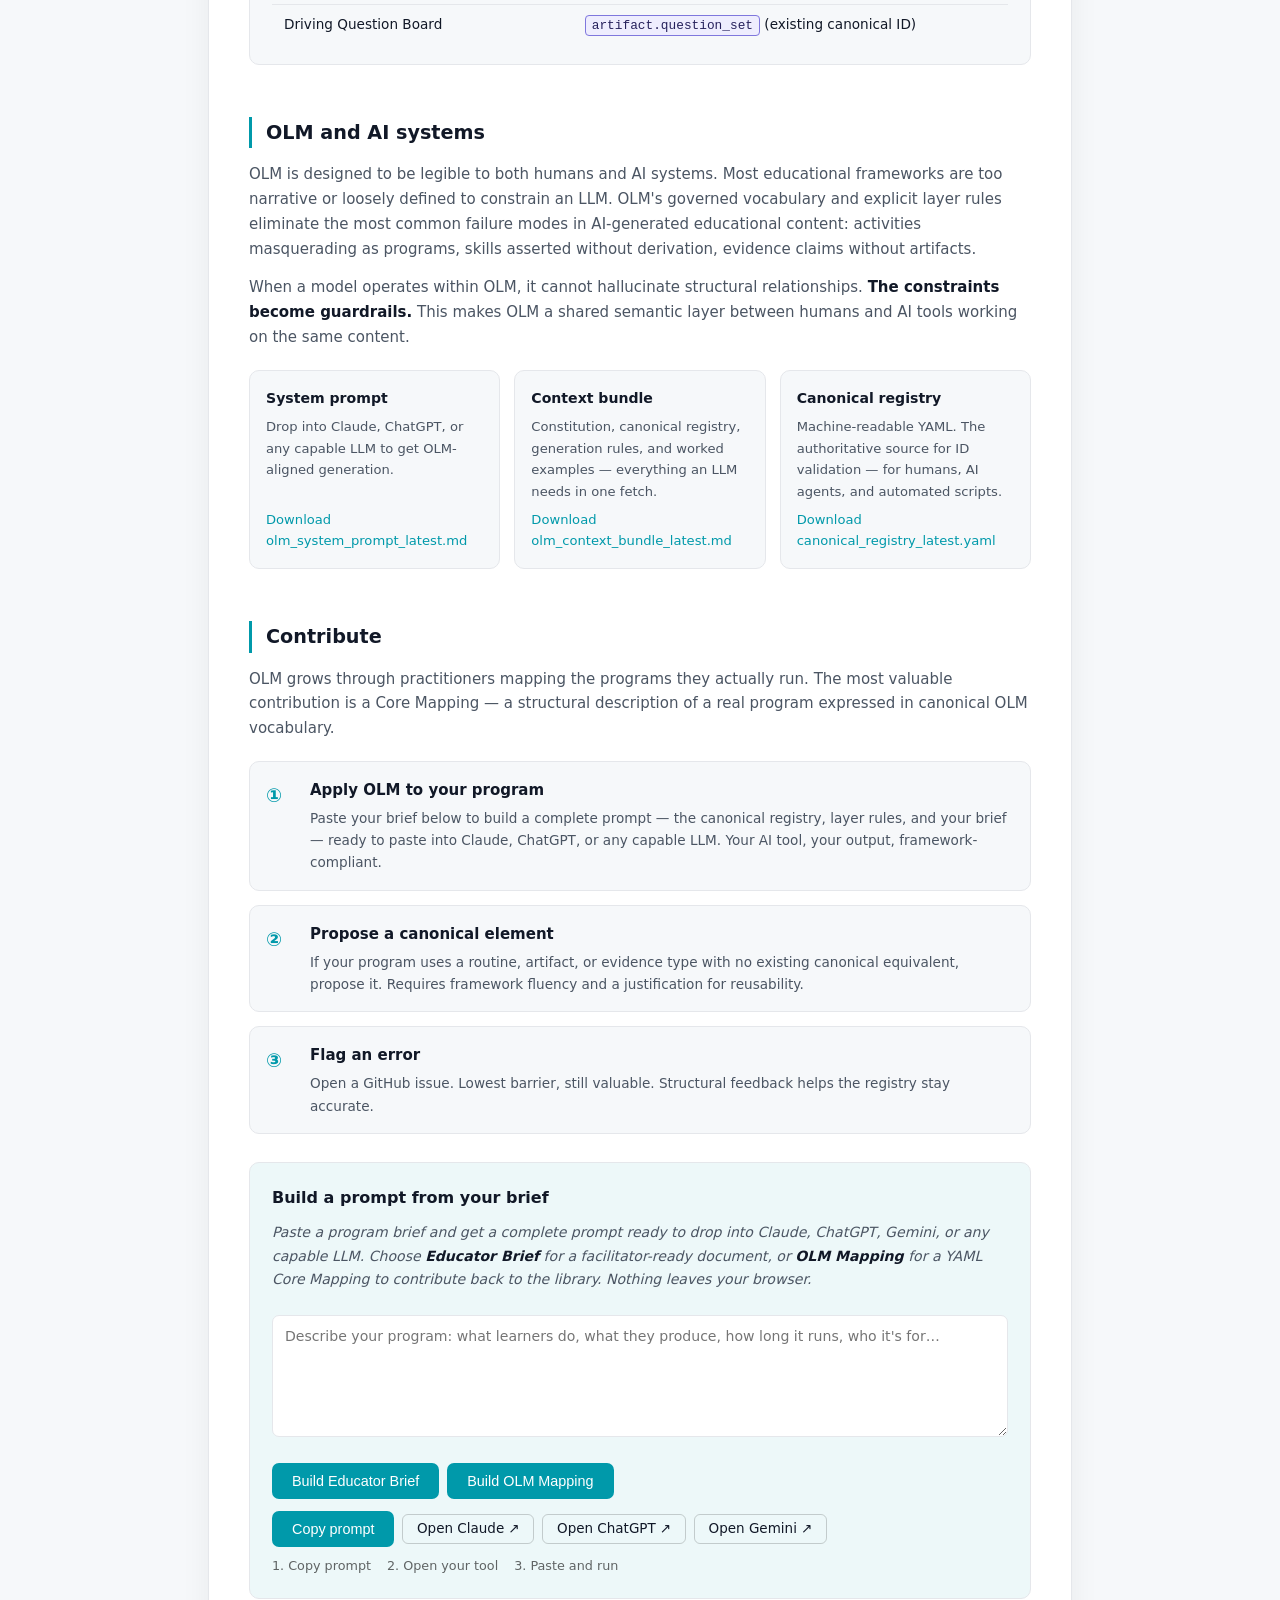
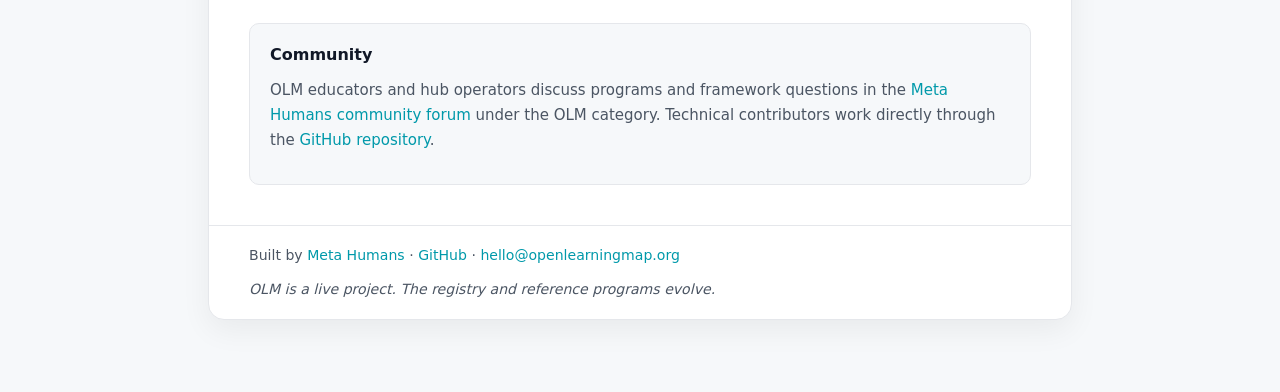
==== commit bcfc14be: "Educator brief prompt option" ====
--- a/index.html
+++ b/index.html
@@ -23,6 +23,12 @@
       gap: 0.5rem;
       margin-top: 0.75rem;
       align-items: center;
+    }
+    .build-actions {
+      display: flex;
+      flex-wrap: wrap;
+      gap: 0.5rem;
+      margin-top: 0.5rem;
     }
     .prompt-launch {
       display: inline-flex;
@@ -362,13 +368,16 @@
           </div>
 
           <div class="brief-generator">
-            <h3>Generate a Core Mapping prompt</h3>
-            <p class="small-note">Paste a program brief and get a complete prompt — the canonical registry, layer rules, validation requirements, and your brief — ready to drop into Claude, ChatGPT, Gemini, or any capable LLM. Nothing leaves your browser.</p>
+            <h3>Build a prompt from your brief</h3>
+            <p class="small-note">Paste a program brief and get a complete prompt ready to drop into Claude, ChatGPT, Gemini, or any capable LLM. Choose <strong>Educator Brief</strong> for a facilitator-ready document, or <strong>OLM Mapping</strong> for a YAML Core Mapping to contribute back to the library. Nothing leaves your browser.</p>
 
             <label for="brief-input" class="sr-only">Program brief</label>
             <textarea id="brief-input" rows="6" placeholder="Describe your program: what learners do, what they produce, how long it runs, who it's for…"></textarea>
 
-            <button id="build-btn" type="button" onclick="buildPrompt()">Build prompt</button>
+            <div class="build-actions">
+              <button id="build-eb-btn" type="button" onclick="buildPrompt('educator_brief')">Build Educator Brief</button>
+              <button id="build-cm-btn" type="button" onclick="buildPrompt('core_mapping')">Build OLM Mapping</button>
+            </div>
 
             <textarea id="prompt-output" rows="14" readonly hidden aria-label="Generated prompt"></textarea>
 
@@ -414,6 +423,10 @@
     // The system prompt is fetched once from /ai/olm_system_prompt_latest.md and cached.
     // Nothing is sent to a server — the prompt is assembled entirely in the browser.
     //
+    // Two output modes:
+    //   educator_brief — facilitator-ready document, no canonical OLM tokens in output
+    //   core_mapping   — YAML Core Mapping for the OLM library, full canonical IDs
+    //
     // Cache-busting: bump SYSTEM_PROMPT_VERSION when /ai/olm_system_prompt_latest.md changes.
     // The browser caches per-URL; a new version parameter forces a fresh fetch automatically.
 
@@ -422,7 +435,7 @@
 
     let cachedSystemPrompt = null;
 
-    const TASK_WRAPPER = [
+    const TASK_WRAPPER_CORE_MAPPING = [
       '---',
       '',
       '# Task',
@@ -439,9 +452,63 @@
       ''
     ].join('\n');
 
-    async function buildPrompt() {
+    const TASK_WRAPPER_EDUCATOR_BRIEF = [
+      '---',
+      '',
+      '# Task',
+      '',
+      'A program brief is provided below. Produce a complete **Educator Brief** — the document a facilitator would use to walk in and run this program.',
+      '',
+      'Reason about the underlying program structure using the canonical registry, layer rules, and validation requirements above — which routines, artifacts, evidence, patterns, and constraints fit this brief — and use that reasoning to ensure the Educator Brief is internally consistent.',
+      '',
+      '**Do not surface any canonical OLM tokens in the output.** No `routine.*`, `artifact.*`, `pattern.*`, `evidence.*`, `constraint.*`, or `hdd.*` IDs anywhere in the document. The Educator Brief is read by practitioners — plain language only. No skill claims, no assessment language, no scoring guidance.',
+      '',
+      'Produce all 11 sections in this exact order:',
+      '',
+      '1. **Header** — program name, session length, age range',
+      '2. **Program Intent** — 1–3 plain-language sentences, non-claiming',
+      '3. **What to Expect** — non-chronological shape of the session (what the experience feels like, what the educator\'s role is)',
+      '4. **Before the Session** — preparation checklist',
+      '5. **Materials** — bulleted list',
+      '6. **Resources** — videos, worksheets, platforms, or tools the educator needs (with links if specified in the brief)',
+      '7. **Non-Negotiables** — rules or safety requirements that cannot be modified',
+      '8. **Key Prompts** — unordered list of facilitator prompts that anchor the experience',
+      '9. **Common Pitfalls** — what tends to go wrong and how to handle it',
+      '10. **Session Flow** — the only chronological section. Timed steps in order. Durations must sum exactly to the total program duration. Each step has a short title, a duration, and plain-language facilitator/participant guidance.',
+      '11. **Closing Checklist** — what the educator does after the session ends',
+      '',
+      'Output the Educator Brief as readable Markdown. No YAML.',
+      '',
+      'If the brief is missing information needed for any section (e.g., specific materials, exact duration), do not invent it — write "to be confirmed" or describe the gap in plain language.',
+      '',
+      '---',
+      '',
+      '# Program brief',
+      ''
+    ].join('\n');
+
+    const MODE_CONFIG = {
+      educator_brief: {
+        wrapper: TASK_WRAPPER_EDUCATOR_BRIEF,
+        label: 'Educator Brief',
+        btnId: 'build-eb-btn',
+        produces: 'a facilitator-ready document'
+      },
+      core_mapping: {
+        wrapper: TASK_WRAPPER_CORE_MAPPING,
+        label: 'OLM Mapping',
+        btnId: 'build-cm-btn',
+        produces: 'a YAML Core Mapping for the OLM library'
+      }
+    };
+
+    async function buildPrompt(mode) {
+      const cfg = MODE_CONFIG[mode];
+      if (!cfg) return;
+
       const brief = document.getElementById('brief-input').value.trim();
-      const btn   = document.getElementById('build-btn');
+      const ebBtn = document.getElementById('build-eb-btn');
+      const cmBtn = document.getElementById('build-cm-btn');
       const out   = document.getElementById('prompt-output');
       const acts  = document.getElementById('prompt-actions');
       const steps = document.getElementById('prompt-steps');
@@ -453,8 +520,11 @@
         return;
       }
 
-      btn.disabled = true;
-      btn.textContent = 'Building…';
+      const clickedBtn = document.getElementById(cfg.btnId);
+      const originalLabel = clickedBtn.textContent;
+      ebBtn.disabled = true;
+      cmBtn.disabled = true;
+      clickedBtn.textContent = 'Building…';
 
       try {
         if (!cachedSystemPrompt) {
@@ -463,7 +533,7 @@
           cachedSystemPrompt = await res.text();
         }
 
-        const fullPrompt = cachedSystemPrompt.trim() + '\n\n' + TASK_WRAPPER + brief + '\n';
+        const fullPrompt = cachedSystemPrompt.trim() + '\n\n' + cfg.wrapper + brief + '\n';
 
         out.value  = fullPrompt;
         out.hidden = false;
@@ -472,18 +542,17 @@
 
         const estTokens = Math.round(fullPrompt.length / 4);
         meta.hidden = false;
-        meta.textContent = '~' + estTokens.toLocaleString() + ' tokens. Works best with Claude Sonnet, GPT-4o, or Gemini Pro. Nothing left your browser.';
-
-        btn.textContent = 'Rebuild prompt';
+        meta.textContent = cfg.label + ' prompt — ~' + estTokens.toLocaleString() + ' tokens. Produces ' + cfg.produces + '. Works best with Claude Sonnet, GPT-4o, or Gemini Pro. Nothing left your browser.';
       } catch (e) {
         out.hidden  = true;
         acts.hidden = true;
         steps.hidden = true;
         meta.hidden = false;
         meta.textContent = 'Could not build the prompt: ' + e.message + ' You can still download the system prompt directly from the AI section above and paste it into your tool manually.';
-        btn.textContent = 'Build prompt';
       } finally {
-        btn.disabled = false;
+        ebBtn.disabled = false;
+        cmBtn.disabled = false;
+        clickedBtn.textContent = originalLabel;
       }
     }
 
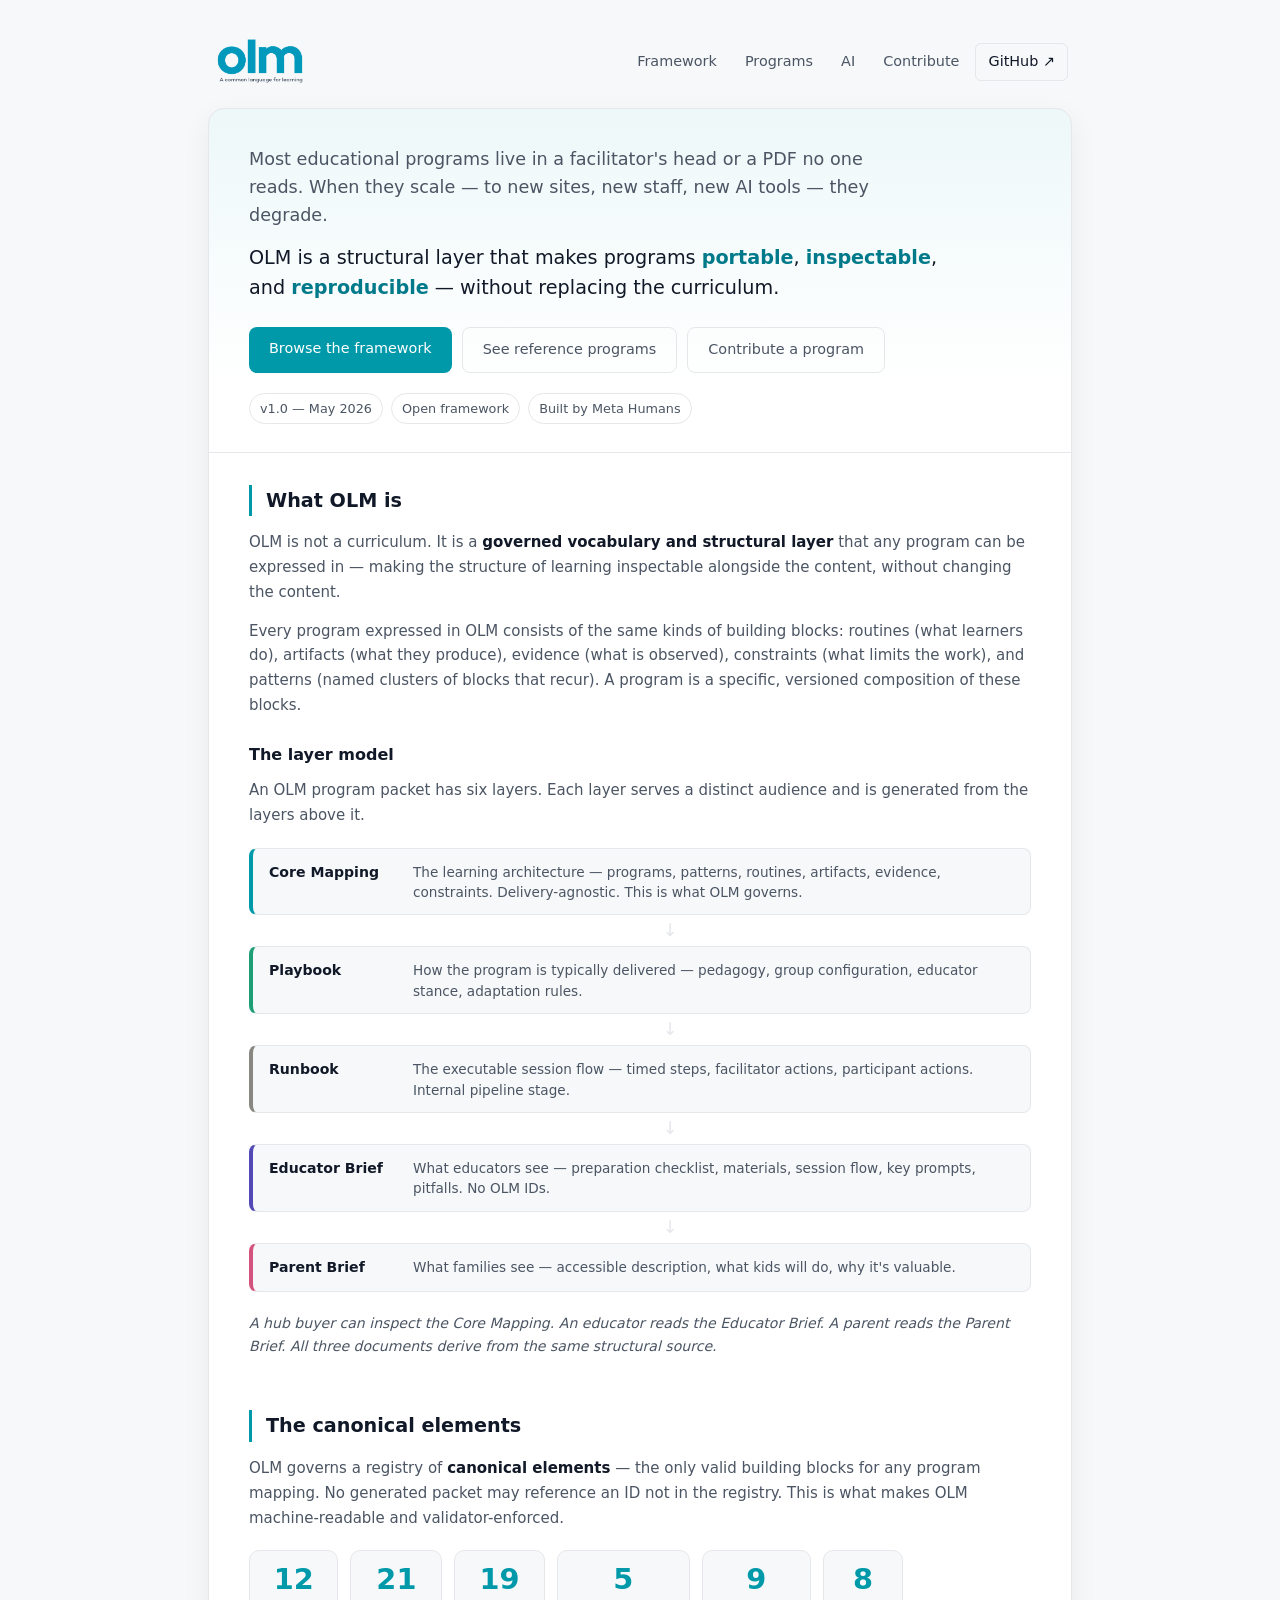
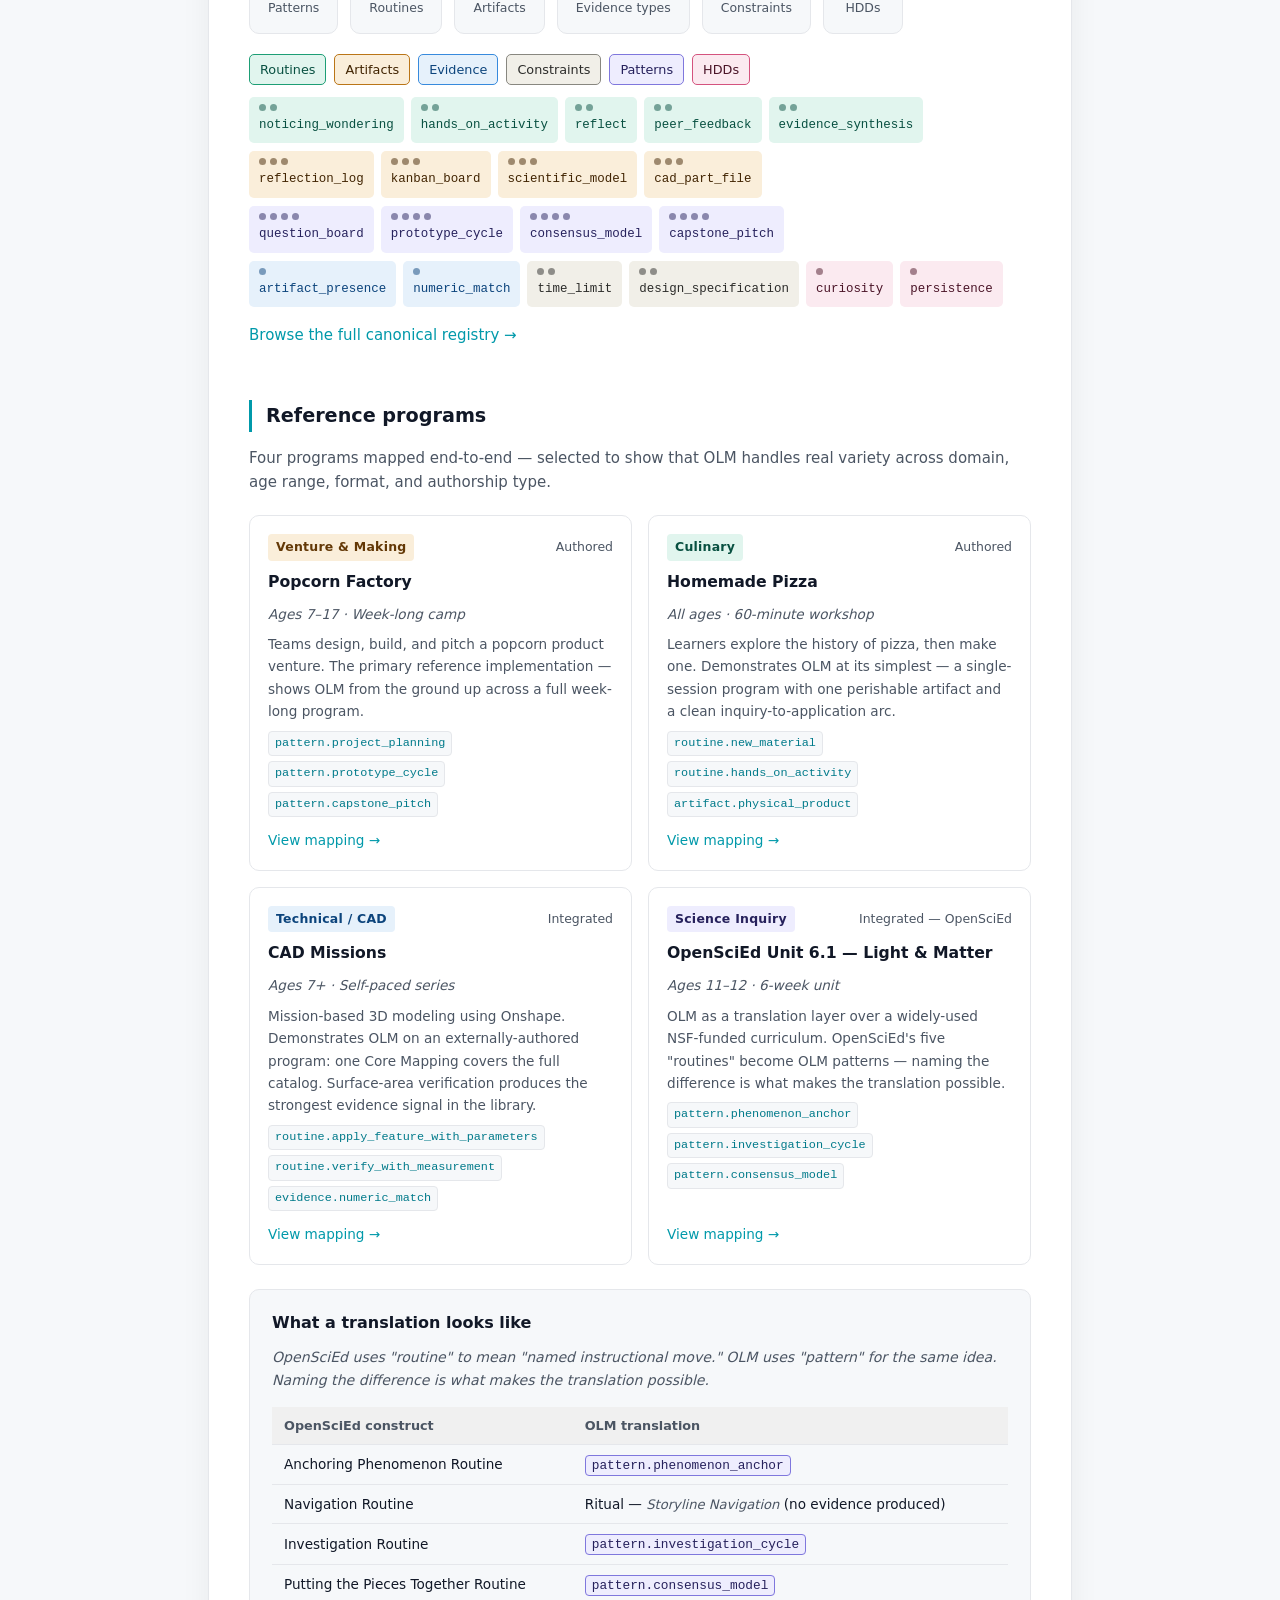
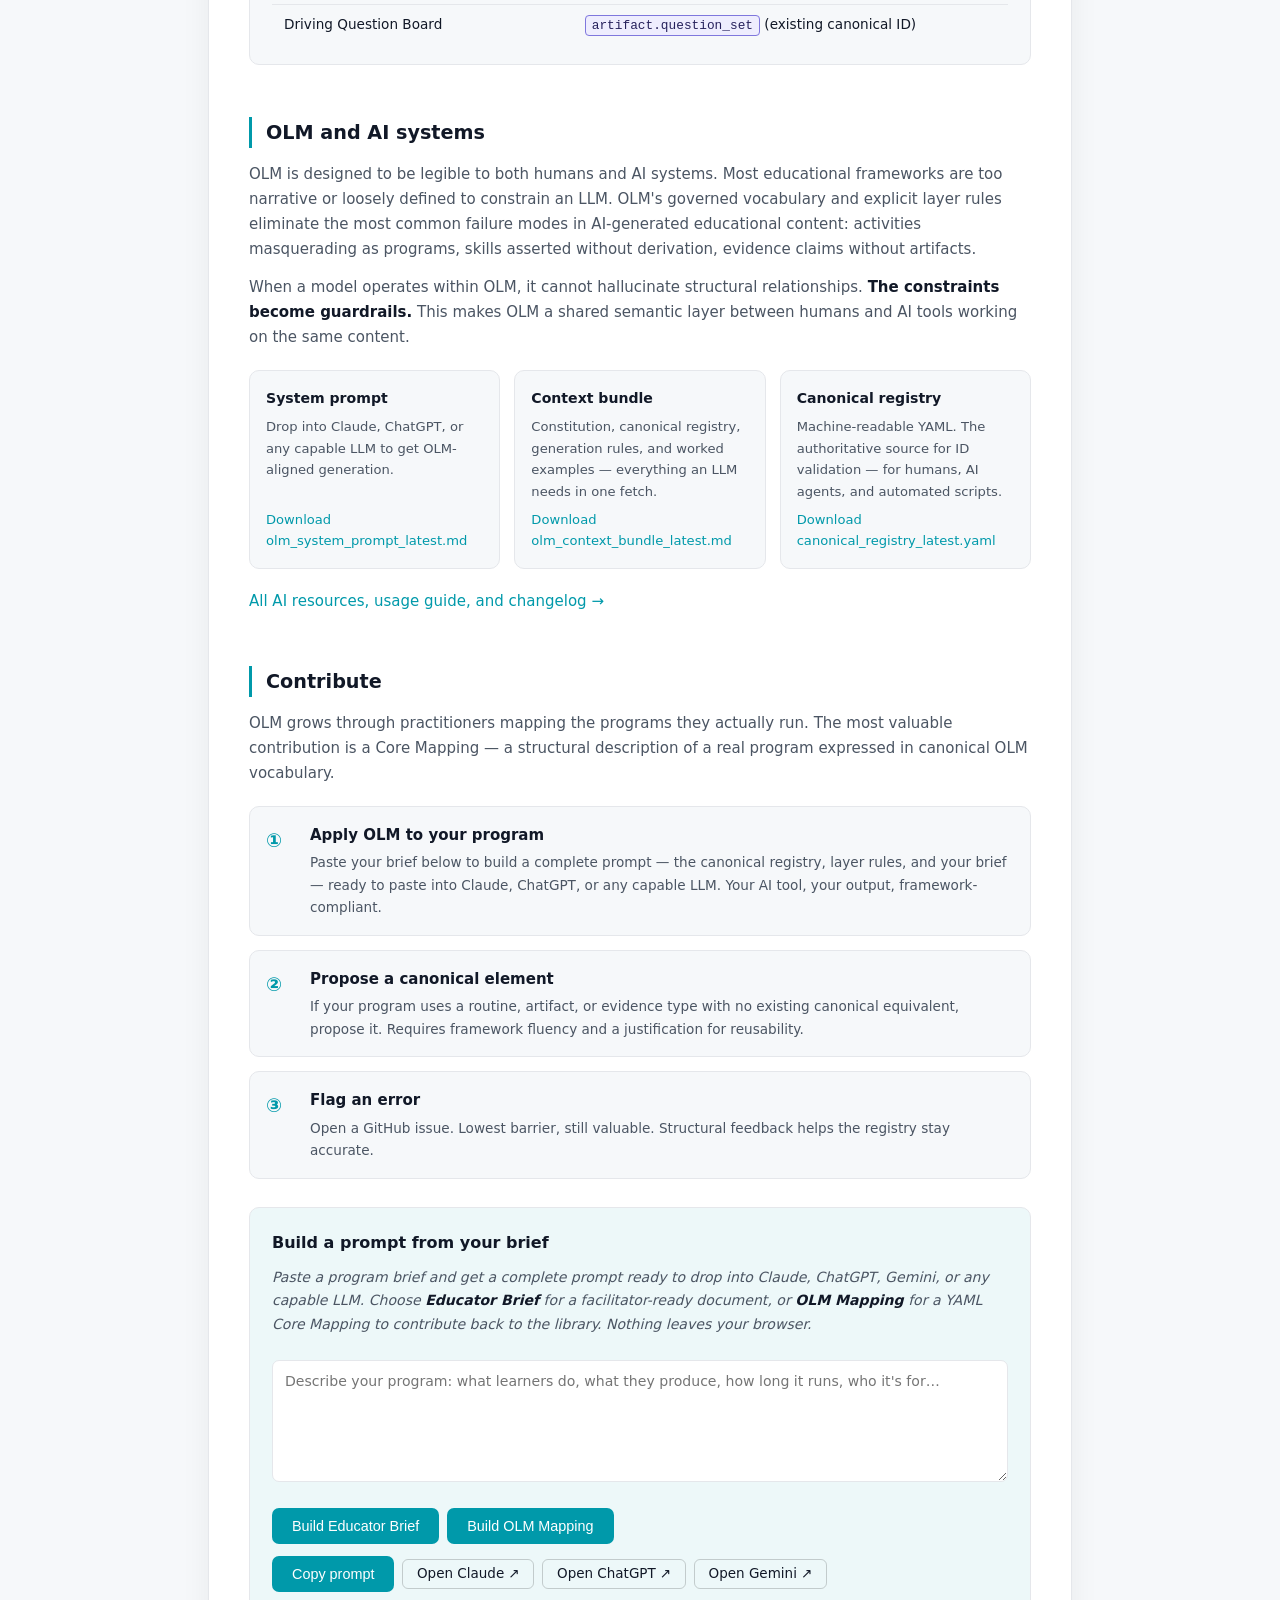
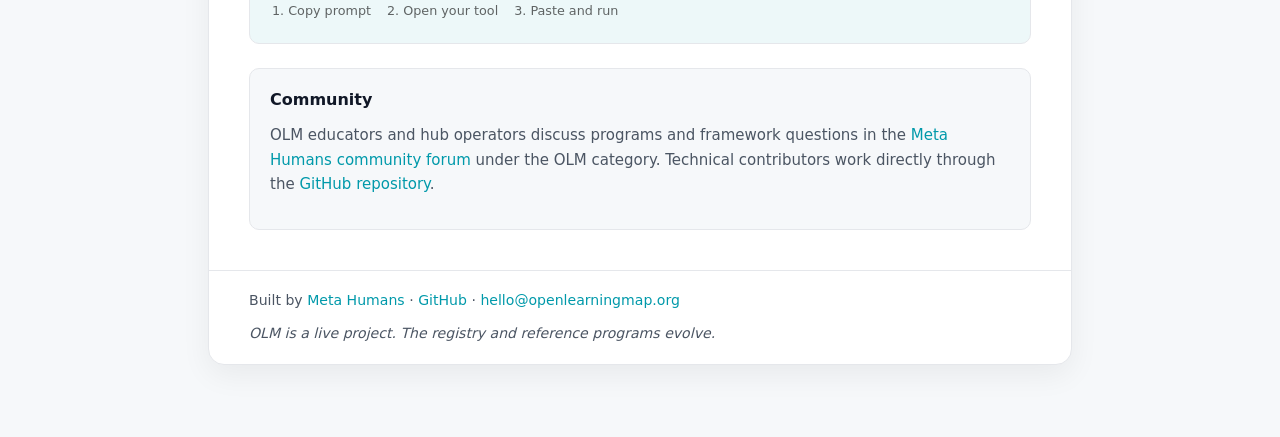
==== commit ebbfa347: "Link to /ai resources" ====
--- a/index.html
+++ b/index.html
@@ -334,6 +334,9 @@
               <a href="/ai/canonical_registry_latest.yaml" class="ai-resource-link">Download canonical_registry_latest.yaml</a>
             </div>
           </div>
+          <p>
+            <a href="/ai/">All AI resources, usage guide, and changelog →</a>
+          </p>
         </section>
 
         <!-- CONTRIBUTE -->
@@ -478,6 +481,8 @@
       '11. **Closing Checklist** — what the educator does after the session ends',
       '',
       'Output the Educator Brief as readable Markdown. No YAML.',
+      '',
+      '**Honor the brief\'s explicit constraints.** If the brief specifies session duration, group size, frequency, number of activities per slot, or any other structural parameter, build the Educator Brief at exactly that scale. Do not expand a short session into a longer one or add activities the brief did not request. A brief specifying a 10-minute single-activity slot becomes a ~10-minute Educator Brief with one activity, not a 40-minute multi-activity session. If the specified scale leaves a section thin, write it thin and note in a footnote what additional information would expand it.',
       '',
       'If the brief is missing information needed for any section (e.g., specific materials, exact duration), do not invent it — write "to be confirmed" or describe the gap in plain language.',
       '',
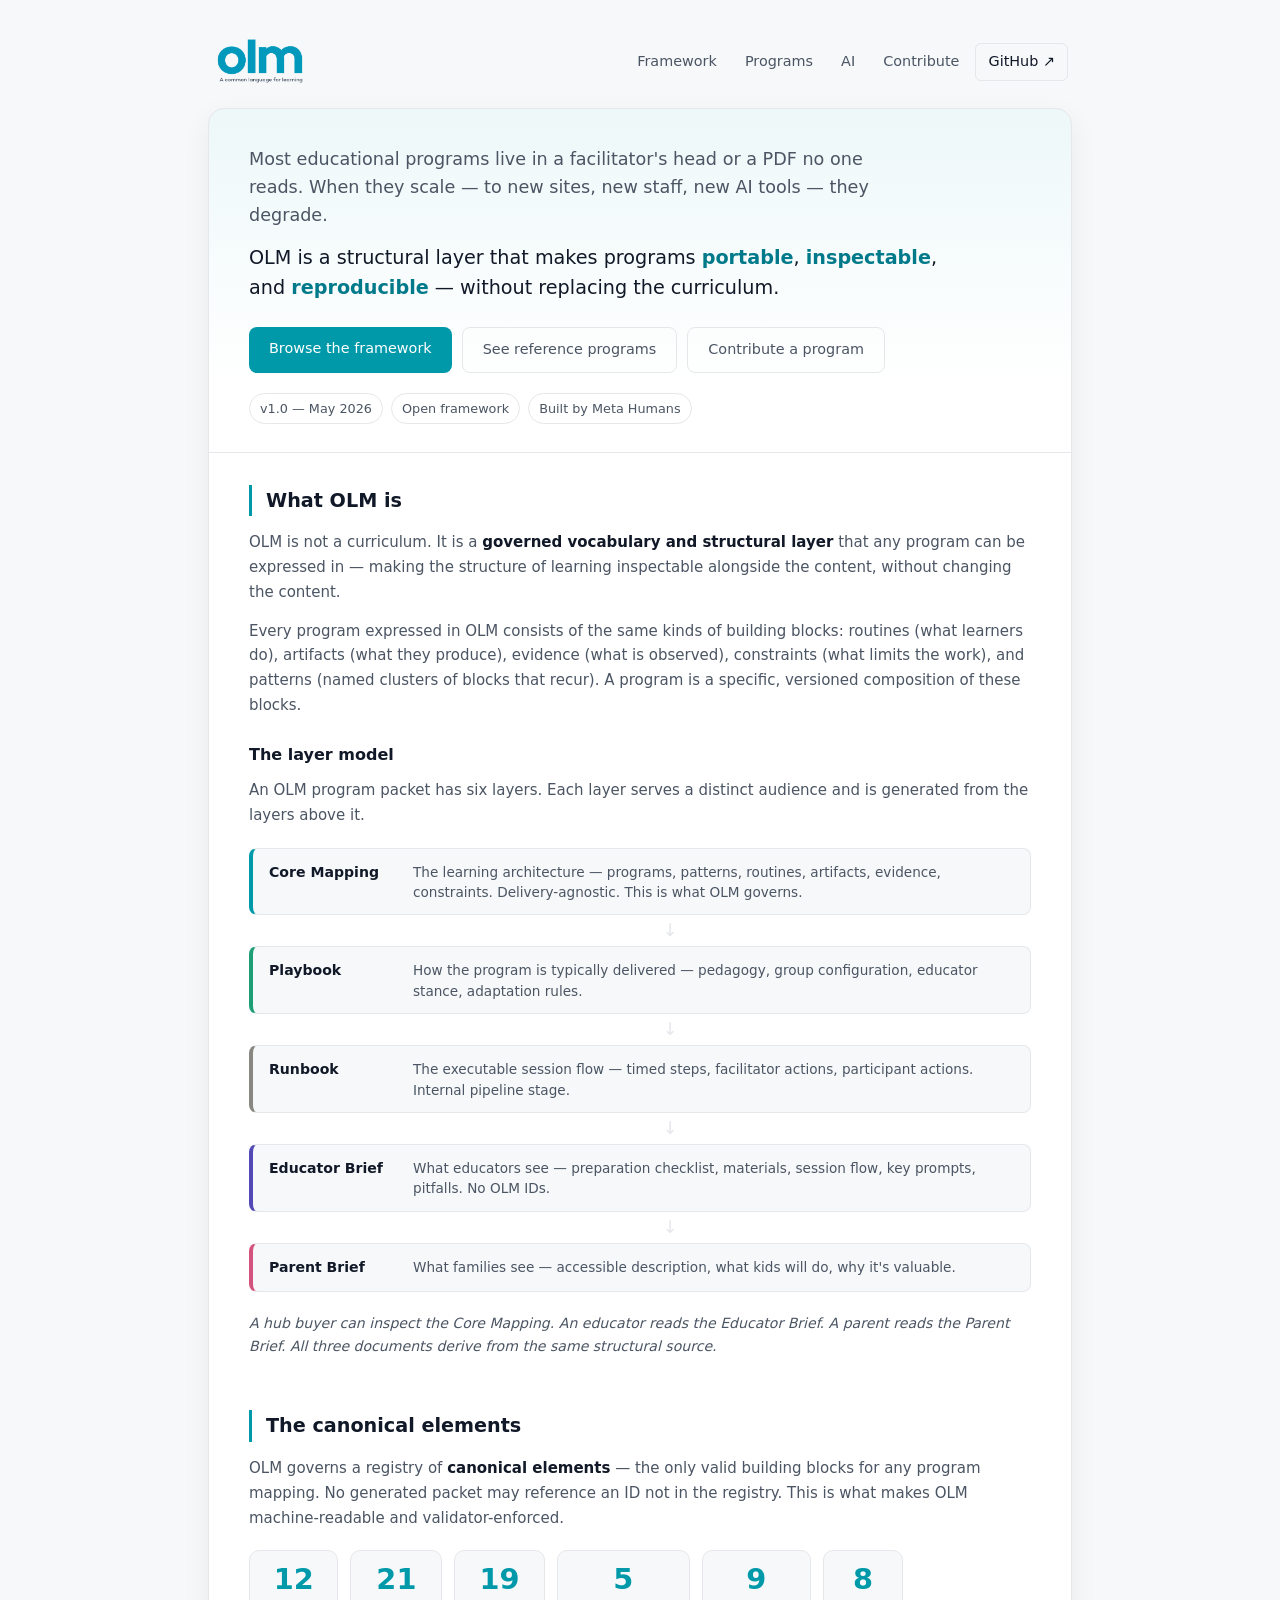
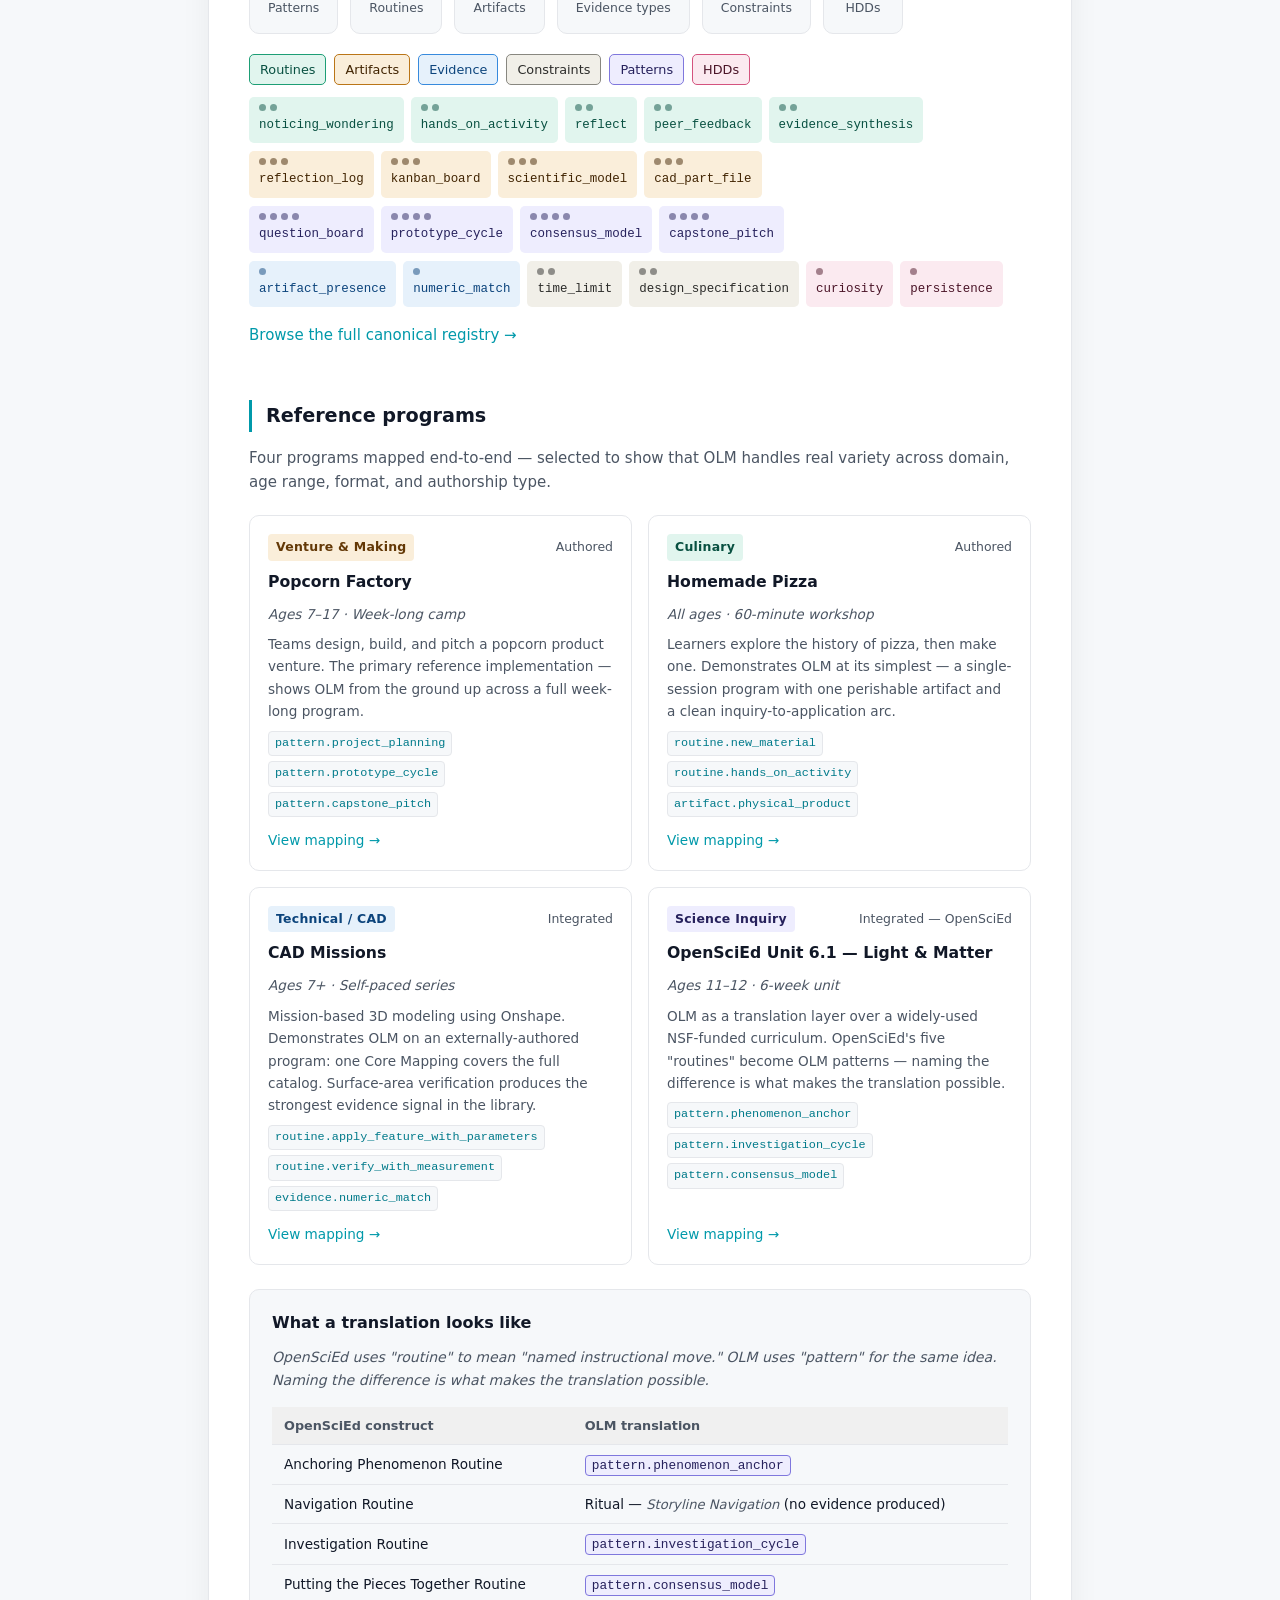
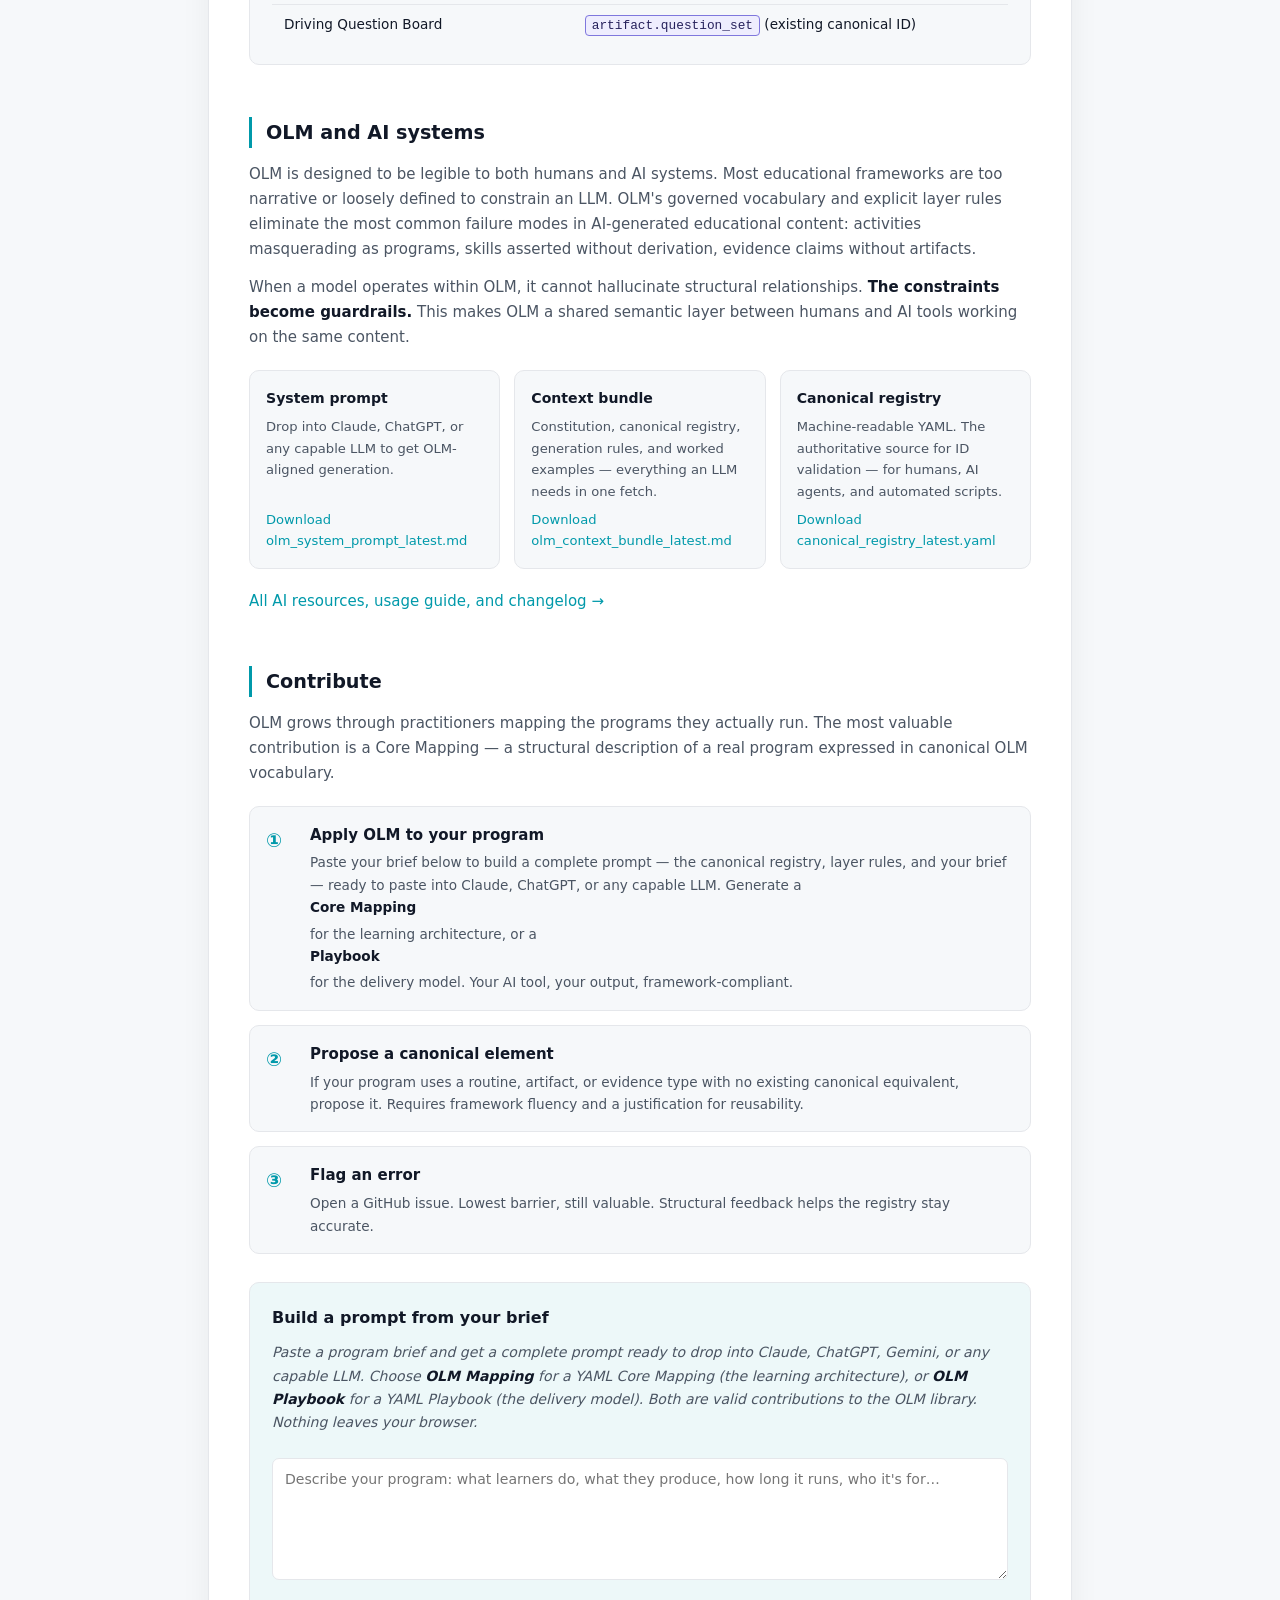
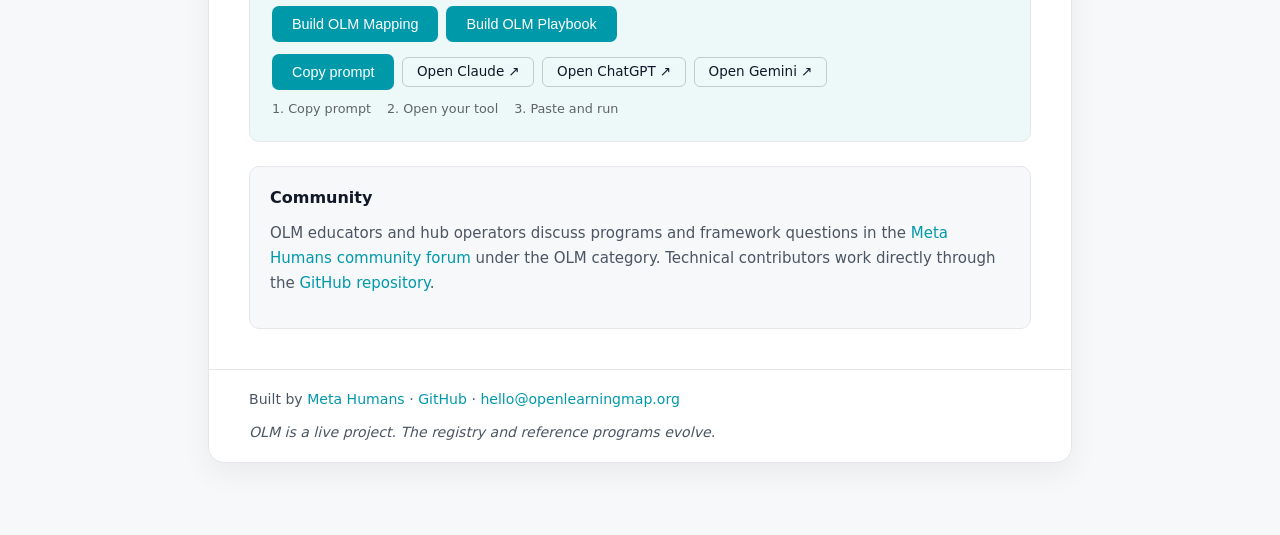
==== commit f085cd1b: "refocused landing page prompt generation to OLM mapping and playbook" ====
--- a/index.html
+++ b/index.html
@@ -351,7 +351,7 @@
               <div class="contrib-icon">①</div>
               <div>
                 <strong>Apply OLM to your program</strong>
-                <p>Paste your brief below to build a complete prompt — the canonical registry, layer rules, and your brief — ready to paste into Claude, ChatGPT, or any capable LLM. Your AI tool, your output, framework-compliant.</p>
+                <p>Paste your brief below to build a complete prompt — the canonical registry, layer rules, and your brief — ready to paste into Claude, ChatGPT, or any capable LLM. Generate a <strong>Core Mapping</strong> for the learning architecture, or a <strong>Playbook</strong> for the delivery model. Your AI tool, your output, framework-compliant.</p>
               </div>
             </div>
             <div class="contrib-path">
@@ -372,14 +372,14 @@
 
           <div class="brief-generator">
             <h3>Build a prompt from your brief</h3>
-            <p class="small-note">Paste a program brief and get a complete prompt ready to drop into Claude, ChatGPT, Gemini, or any capable LLM. Choose <strong>Educator Brief</strong> for a facilitator-ready document, or <strong>OLM Mapping</strong> for a YAML Core Mapping to contribute back to the library. Nothing leaves your browser.</p>
+            <p class="small-note">Paste a program brief and get a complete prompt ready to drop into Claude, ChatGPT, Gemini, or any capable LLM. Choose <strong>OLM Mapping</strong> for a YAML Core Mapping (the learning architecture), or <strong>OLM Playbook</strong> for a YAML Playbook (the delivery model). Both are valid contributions to the OLM library. Nothing leaves your browser.</p>
 
             <label for="brief-input" class="sr-only">Program brief</label>
             <textarea id="brief-input" rows="6" placeholder="Describe your program: what learners do, what they produce, how long it runs, who it's for…"></textarea>
 
             <div class="build-actions">
-              <button id="build-eb-btn" type="button" onclick="buildPrompt('educator_brief')">Build Educator Brief</button>
               <button id="build-cm-btn" type="button" onclick="buildPrompt('core_mapping')">Build OLM Mapping</button>
+              <button id="build-pb-btn" type="button" onclick="buildPrompt('playbook')">Build OLM Playbook</button>
             </div>
 
             <textarea id="prompt-output" rows="14" readonly hidden aria-label="Generated prompt"></textarea>
@@ -426,9 +426,9 @@
     // The system prompt is fetched once from /ai/olm_system_prompt_latest.md and cached.
     // Nothing is sent to a server — the prompt is assembled entirely in the browser.
     //
-    // Two output modes:
-    //   educator_brief — facilitator-ready document, no canonical OLM tokens in output
-    //   core_mapping   — YAML Core Mapping for the OLM library, full canonical IDs
+    // Two output modes — both within OLM framework scope:
+    //   core_mapping — YAML Core Mapping (learning architecture)
+    //   playbook     — YAML Playbook (delivery model)
     //
     // Cache-busting: bump SYSTEM_PROMPT_VERSION when /ai/olm_system_prompt_latest.md changes.
     // The browser caches per-URL; a new version parameter forces a fresh fetch automatically.
@@ -455,36 +455,56 @@
       ''
     ].join('\n');
 
-    const TASK_WRAPPER_EDUCATOR_BRIEF = [
+    const TASK_WRAPPER_PLAYBOOK = [
       '---',
       '',
       '# Task',
       '',
-      'A program brief is provided below. Produce a complete **Educator Brief** — the document a facilitator would use to walk in and run this program.',
-      '',
-      'Reason about the underlying program structure using the canonical registry, layer rules, and validation requirements above — which routines, artifacts, evidence, patterns, and constraints fit this brief — and use that reasoning to ensure the Educator Brief is internally consistent.',
-      '',
-      '**Do not surface any canonical OLM tokens in the output.** No `routine.*`, `artifact.*`, `pattern.*`, `evidence.*`, `constraint.*`, or `hdd.*` IDs anywhere in the document. The Educator Brief is read by practitioners — plain language only. No skill claims, no assessment language, no scoring guidance.',
-      '',
-      'Produce all 11 sections in this exact order:',
-      '',
-      '1. **Header** — program name, session length, age range',
-      '2. **Program Intent** — 1–3 plain-language sentences, non-claiming',
-      '3. **What to Expect** — non-chronological shape of the session (what the experience feels like, what the educator\'s role is)',
-      '4. **Before the Session** — preparation checklist',
-      '5. **Materials** — bulleted list',
-      '6. **Resources** — videos, worksheets, platforms, or tools the educator needs (with links if specified in the brief)',
-      '7. **Non-Negotiables** — rules or safety requirements that cannot be modified',
-      '8. **Key Prompts** — unordered list of facilitator prompts that anchor the experience',
-      '9. **Common Pitfalls** — what tends to go wrong and how to handle it',
-      '10. **Session Flow** — the only chronological section. Timed steps in order. Durations must sum exactly to the total program duration. Each step has a short title, a duration, and plain-language facilitator/participant guidance.',
-      '11. **Closing Checklist** — what the educator does after the session ends',
-      '',
-      'Output the Educator Brief as readable Markdown. No YAML.',
-      '',
-      '**Honor the brief\'s explicit constraints.** If the brief specifies session duration, group size, frequency, number of activities per slot, or any other structural parameter, build the Educator Brief at exactly that scale. Do not expand a short session into a longer one or add activities the brief did not request. A brief specifying a 10-minute single-activity slot becomes a ~10-minute Educator Brief with one activity, not a 40-minute multi-activity session. If the specified scale leaves a section thin, write it thin and note in a footnote what additional information would expand it.',
-      '',
-      'If the brief is missing information needed for any section (e.g., specific materials, exact duration), do not invent it — write "to be confirmed" or describe the gap in plain language.',
+      'A program brief is provided below. Produce a **Playbook** for this program as YAML, following the registry, layer rules, and validation requirements above, plus the Playbook-specific rules in this task wrapper.',
+      '',
+      '## What a Playbook is',
+      '',
+      'A Playbook defines the **delivery model** for one or more programs that share a Core Mapping family. It describes how the program is typically delivered — pedagogy, group configuration, educator stance, materials, space setup, adaptation rules — without redefining the canonical routines, artifacts, or evidence declared in the Core Mapping.',
+      '',
+      'A Playbook is not a session script. It is delivery-layer guidance that applies across many runs of the same program by different educators in different contexts.',
+      '',
+      '## Granularity rule',
+      '',
+      'One Playbook supports one delivery model. A single Playbook may support multiple related programs that share that delivery model (e.g., a culinary workshop Playbook may support Pizza, Sushi, and Cookie Decorating programs). Do not write a separate Playbook for each program if the delivery model is identical.',
+      '',
+      '## Required output fields',
+      '',
+      'Produce a YAML document with the following fields, in this order:',
+      '',
+      '- `playbook_id` — slug, lowercase, underscored, format: `playbook.snake_case_name`',
+      '- `title` — short descriptive title',
+      '- `program_id_supported` — one program ID or a list of program IDs from the same family',
+      '- `delivery_duration` — must match the Core Mapping `typical_duration` of the supported program(s)',
+      '- `provisional` — boolean. `true` if this is a draft for review; `false` only after acceptance into the canonical library',
+      '- `typical_flow` — 3 to 5 high-level phase descriptions. Each phase is a short prose description of what happens in that part of the delivery. NOT a step-by-step script. NOT timed minute-by-minute. NOT mapped one-to-one to routines.',
+      '- `roles_and_responsibilities` — object with two arrays:',
+      '    - `educator` — what the lead educator is responsible for',
+      '    - `guide` — what supporting staff (if any) are responsible for. Use an empty array `[]` if the program is single-educator.',
+      '- `materials_equipment` — bulleted list of physical or digital materials needed',
+      '- `space_setup` — short description of the space configuration',
+      '- `evidence_in_practice` — list of objects, one per artifact declared in the Core Mapping. Each object has:',
+      '    - `artifact_id` — must exactly match an artifact ID from the Core Mapping',
+      '    - `how_collected` — plain-language description of how the artifact is captured during delivery',
+      '- `observable_routines` — list of routine IDs from the Core Mapping that are visibly observable in delivery. Must be a subset of the routines declared in the Core Mapping. Do not add new routines.',
+      '- `rituals_referenced` — list of named OLM Ritual Library ritual names (e.g., Morning Circle, Closing Circle, Demo Day), or an empty array `[]`. Free-text descriptions of techniques are NOT valid entries.',
+      '- `adaptation_notes` — short prose on how the delivery adapts to common context variations (age range, group size, time constraints)',
+      '- `notes` — any framework gaps, ambiguities in the brief, or assumptions made',
+      '',
+      '## Strict rules',
+      '',
+      '- Do not redefine routines, artifacts, or evidence. Reference only what the Core Mapping declares.',
+      '- Do not invent canonical IDs not in the registry.',
+      '- Do not include timed steps, minute-by-minute timing, or scripted facilitator language. That is Runbook scope, not Playbook scope.',
+      '- Do not include rituals as free-text descriptions. Only named OLM Ritual Library entries.',
+      '- If the brief does not provide enough information for a field, write "to be confirmed" or note the gap in the `notes` field rather than inventing content.',
+      '- If the program does not have a Core Mapping yet, note that in the `notes` field and generate the Playbook against a plausible inferred Core Mapping, marking `provisional: true`.',
+      '',
+      'When you are satisfied with the Playbook, you can optionally share it back to the OLM library by opening an issue at https://github.com/Meta-Humans/olm/issues/new with the YAML pasted in. Submit Playbooks only when the delivery model is genuinely reusable by another organization without modification — org-specific Playbooks stay local.',
       '',
       '---',
       '',
@@ -493,17 +513,17 @@
     ].join('\n');
 
     const MODE_CONFIG = {
-      educator_brief: {
-        wrapper: TASK_WRAPPER_EDUCATOR_BRIEF,
-        label: 'Educator Brief',
-        btnId: 'build-eb-btn',
-        produces: 'a facilitator-ready document'
-      },
       core_mapping: {
         wrapper: TASK_WRAPPER_CORE_MAPPING,
         label: 'OLM Mapping',
         btnId: 'build-cm-btn',
         produces: 'a YAML Core Mapping for the OLM library'
+      },
+      playbook: {
+        wrapper: TASK_WRAPPER_PLAYBOOK,
+        label: 'OLM Playbook',
+        btnId: 'build-pb-btn',
+        produces: 'a YAML Playbook for the OLM library'
       }
     };
 
@@ -512,8 +532,8 @@
       if (!cfg) return;
 
       const brief = document.getElementById('brief-input').value.trim();
-      const ebBtn = document.getElementById('build-eb-btn');
       const cmBtn = document.getElementById('build-cm-btn');
+      const pbBtn = document.getElementById('build-pb-btn');
       const out   = document.getElementById('prompt-output');
       const acts  = document.getElementById('prompt-actions');
       const steps = document.getElementById('prompt-steps');
@@ -527,8 +547,8 @@
 
       const clickedBtn = document.getElementById(cfg.btnId);
       const originalLabel = clickedBtn.textContent;
-      ebBtn.disabled = true;
       cmBtn.disabled = true;
+      pbBtn.disabled = true;
       clickedBtn.textContent = 'Building…';
 
       try {
@@ -555,8 +575,8 @@
         meta.hidden = false;
         meta.textContent = 'Could not build the prompt: ' + e.message + ' You can still download the system prompt directly from the AI section above and paste it into your tool manually.';
       } finally {
-        ebBtn.disabled = false;
         cmBtn.disabled = false;
+        pbBtn.disabled = false;
         clickedBtn.textContent = originalLabel;
       }
     }
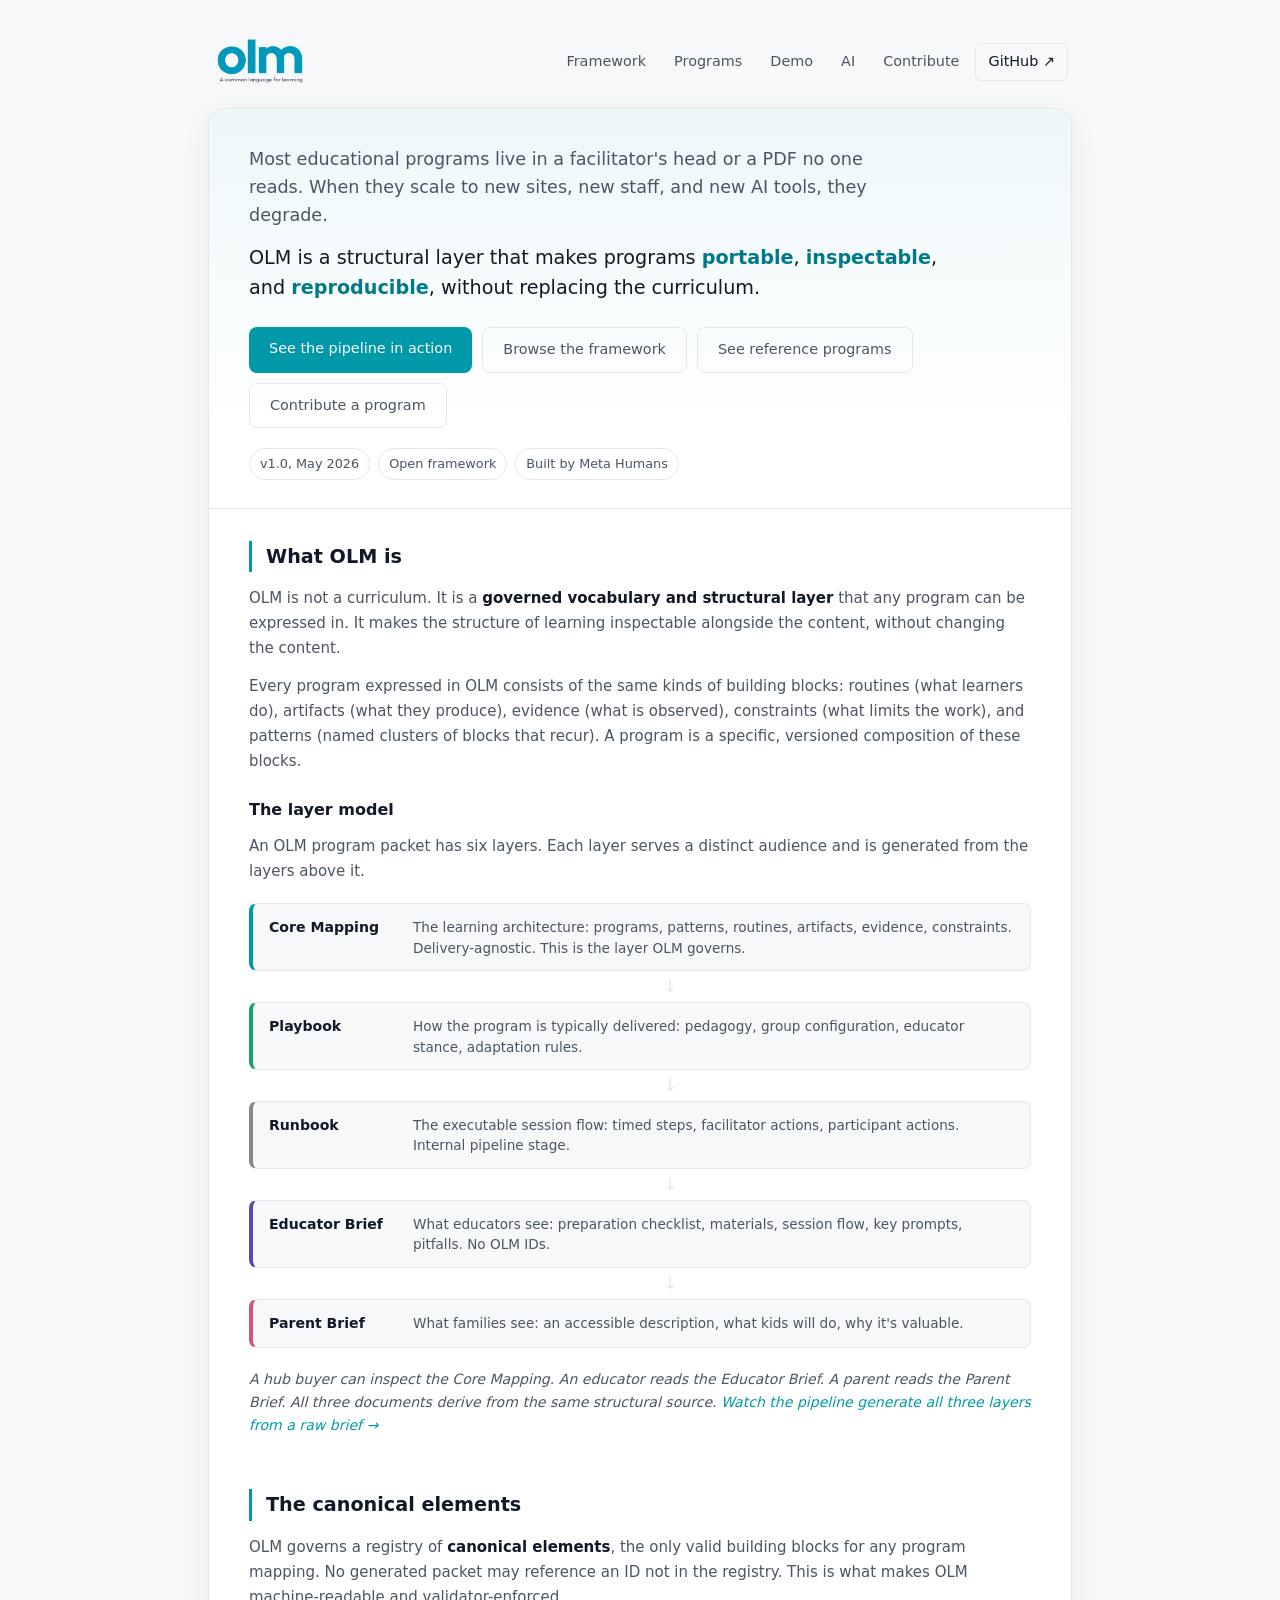
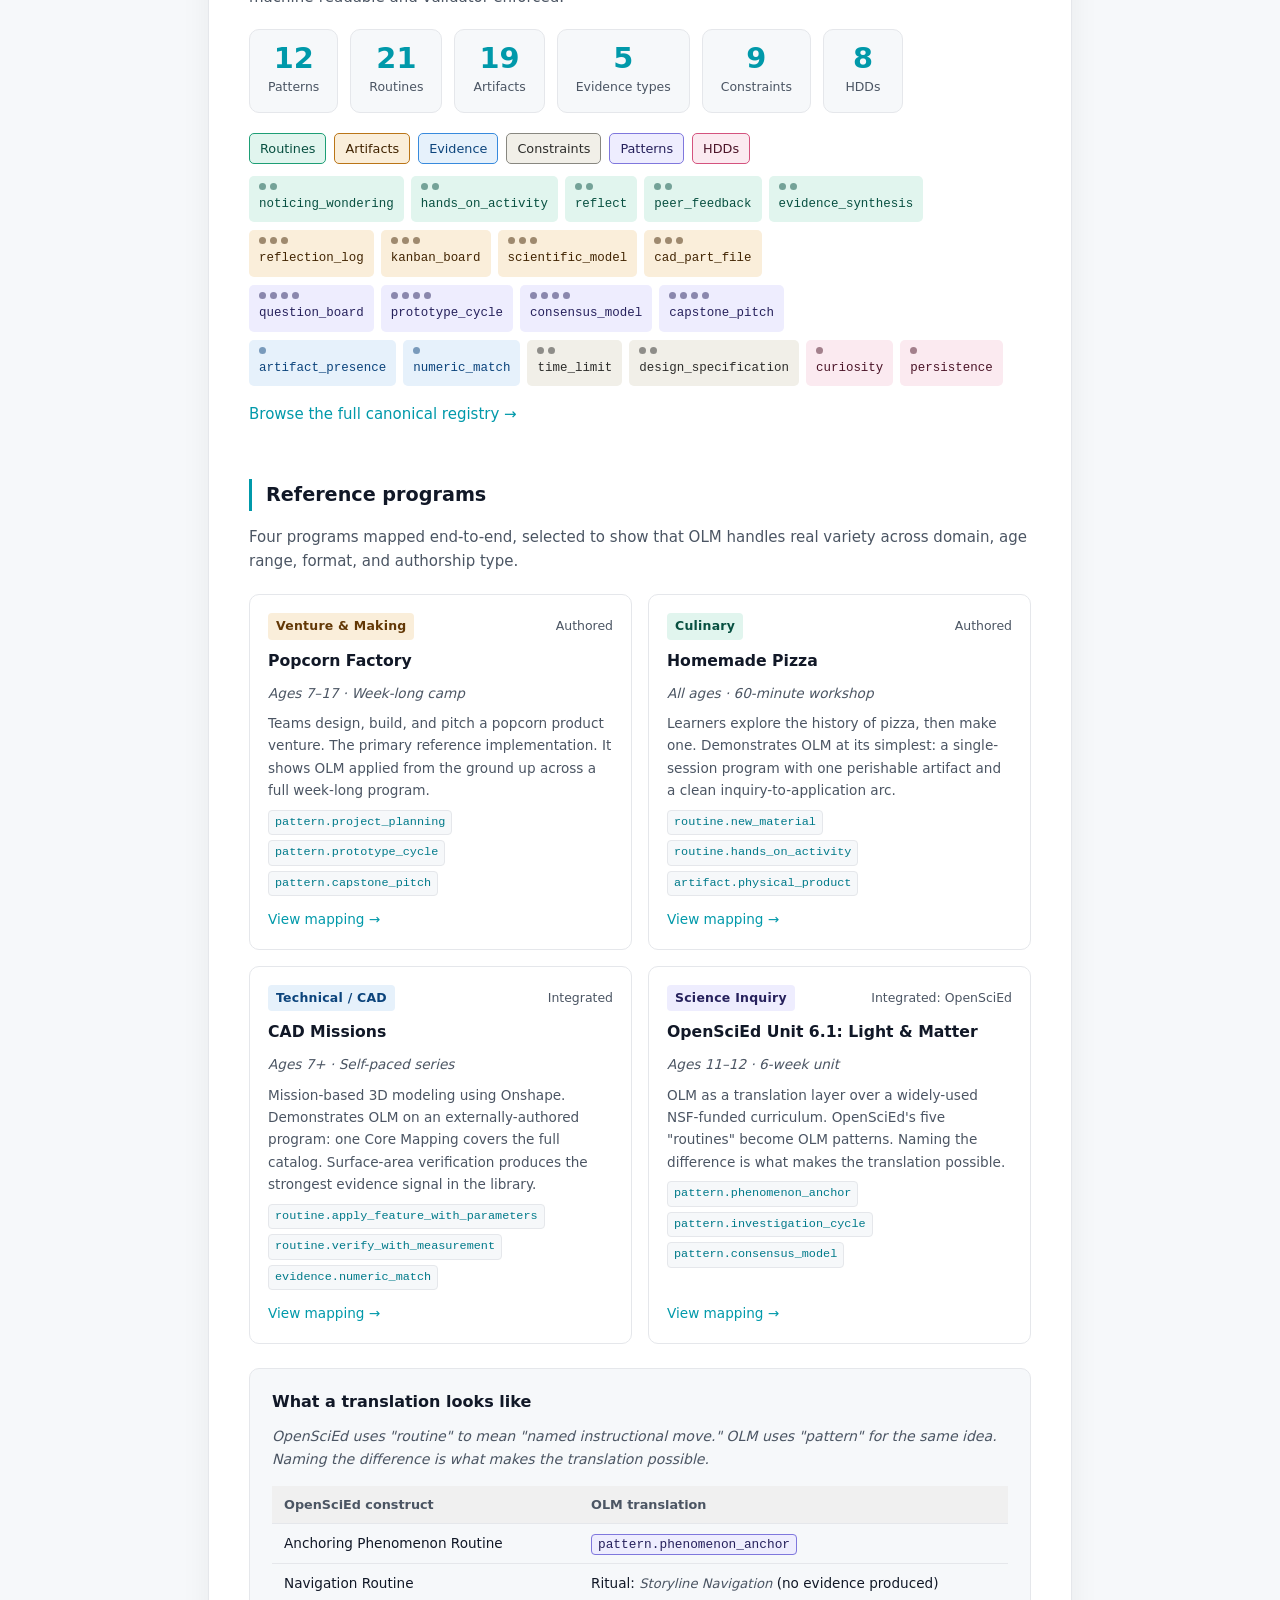
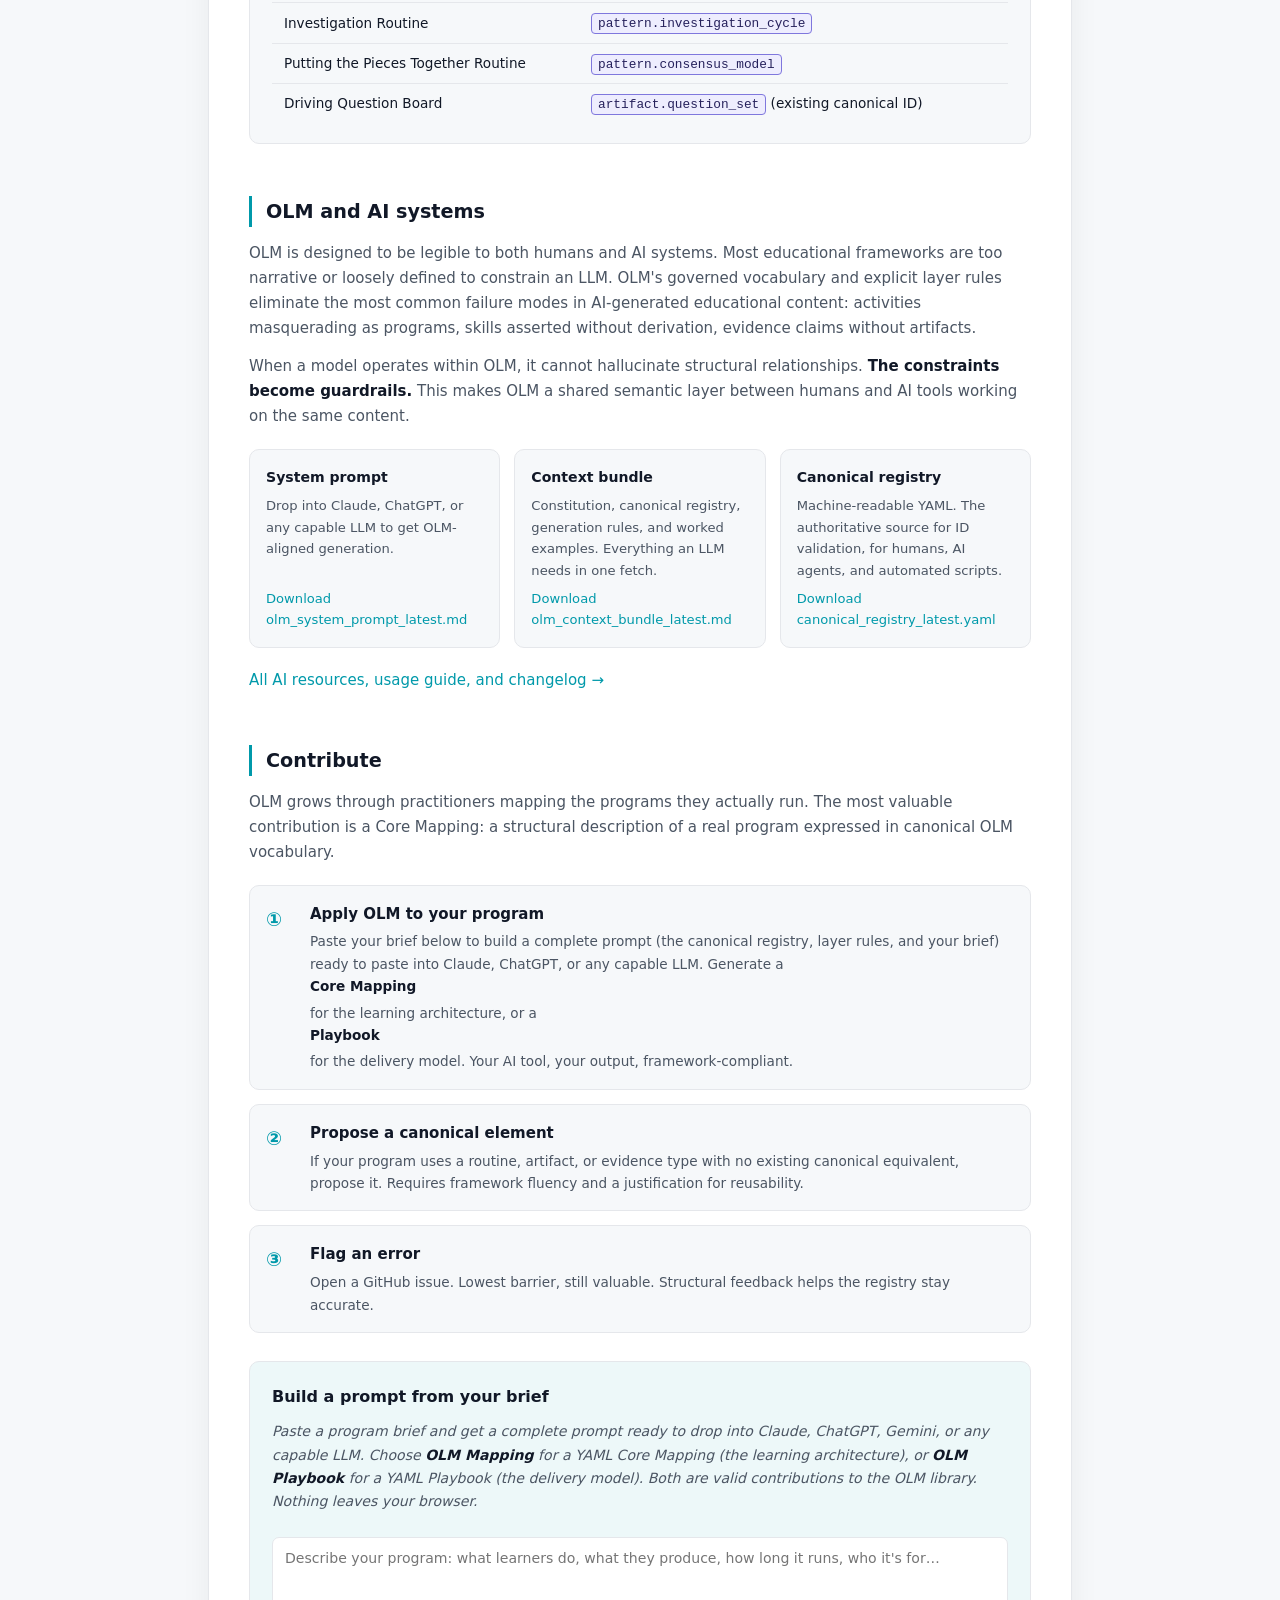
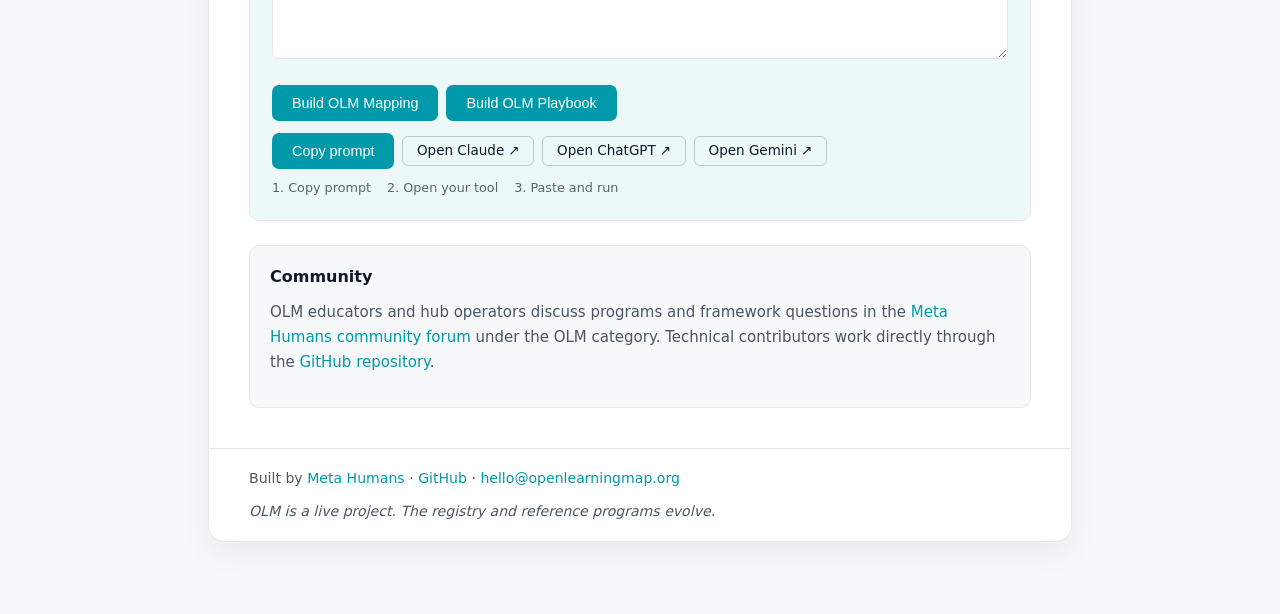
==== commit 4d9d3869: "Added a demo for 3 programs Clearer visual on what the output brief is for educators." ====
--- a/index.html
+++ b/index.html
@@ -3,11 +3,11 @@
 <head>
   <meta charset="UTF-8" />
   <meta name="viewport" content="width=device-width, initial-scale=1.0" />
-  <title>Open Learning Map — A common language for learning</title>
-  <meta name="description" content="OLM is a structural framework that makes educational programs portable, inspectable, and reproducible — designed for both humans and AI systems." />
+  <title>Open Learning Map | A common language for learning</title>
+  <meta name="description" content="OLM is a structural framework that makes educational programs portable, inspectable, and reproducible. Designed for both humans and AI systems." />
   <link rel="stylesheet" href="styles.css" />
   <style>
-    /* Prompt builder — additions to styles.css */
+    /* Prompt builder additions to styles.css */
     #prompt-output {
       font-family: ui-monospace, SFMono-Regular, Menlo, Monaco, Consolas, monospace;
       font-size: 0.85em;
@@ -63,6 +63,96 @@
       border: 0;
     }
   </style>
+  <!-- Google tag (gtag.js) -->
+  <script async src="https://www.googletagmanager.com/gtag/js?id=G-Q7HHX62PSZ"></script>
+  <script>
+    window.dataLayer = window.dataLayer || [];
+    function gtag(){dataLayer.push(arguments);}
+    gtag('js', new Date());
+
+    gtag('config', 'G-Q7HHX62PSZ');
+  </script>
+
+  <!-- Structured data: schema.org JSON-LD -->
+  <script type="application/ld+json">
+  {
+    "@context": "https://schema.org",
+    "@graph": [
+      {
+        "@type": "WebSite",
+        "@id": "https://openlearningmap.org/#website",
+        "url": "https://openlearningmap.org/",
+        "name": "Open Learning Map",
+        "description": "A governed vocabulary and structural framework for describing educational programs. Designed to be legible to both humans and AI systems.",
+        "publisher": { "@id": "https://openlearningmap.org/#publisher" },
+        "license": "https://creativecommons.org/licenses/by/4.0/",
+        "inLanguage": "en"
+      },
+      {
+        "@type": "Organization",
+        "@id": "https://openlearningmap.org/#publisher",
+        "name": "Meta Humans",
+        "url": "https://www.metahumans.com/",
+        "sameAs": [
+          "https://github.com/Meta-Humans"
+        ]
+      },
+      {
+        "@type": "CreativeWork",
+        "@id": "https://openlearningmap.org/#olm",
+        "name": "Open Learning Map (OLM)",
+        "alternateName": "OLM",
+        "description": "A structural framework that makes educational programs portable, inspectable, and reproducible. OLM is not a curriculum. It is a governed vocabulary (routines, artifacts, evidence types, constraints, patterns, Human Development Dimensions) in which any program can be expressed. Designed to be legible to both humans and AI systems.",
+        "url": "https://openlearningmap.org/",
+        "creator": { "@id": "https://openlearningmap.org/#publisher" },
+        "license": "https://creativecommons.org/licenses/by/4.0/",
+        "codeRepository": "https://github.com/Meta-Humans/olm",
+        "keywords": "educational framework, learning design, open standard, AI-readable curriculum, learning architecture, machine-readable pedagogy",
+        "version": "1.2",
+        "dateModified": "2026-05-11"
+      },
+      {
+        "@type": "Dataset",
+        "@id": "https://openlearningmap.org/ai/canonical_registry_latest.yaml#dataset",
+        "name": "OLM Canonical Registry",
+        "description": "Machine-readable YAML registry of every valid canonical ID in the OLM framework: routines, artifacts, evidence types, constraints, patterns, and Human Development Dimensions. Source of truth for ID validation in human and AI-generated OLM content.",
+        "url": "https://openlearningmap.org/ai/canonical_registry_latest.yaml",
+        "encodingFormat": "application/yaml",
+        "creator": { "@id": "https://openlearningmap.org/#publisher" },
+        "license": "https://creativecommons.org/licenses/by/4.0/",
+        "isPartOf": { "@id": "https://openlearningmap.org/#olm" },
+        "version": "1.1",
+        "dateModified": "2026-05-11",
+        "keywords": "OLM, canonical registry, learning vocabulary, controlled vocabulary, educational ontology"
+      },
+      {
+        "@type": "CreativeWork",
+        "@id": "https://openlearningmap.org/ai/olm_system_prompt_latest.md#prompt",
+        "name": "OLM System Prompt",
+        "description": "Self-contained LLM system prompt that constrains generation to OLM canonical vocabulary and layer rules. Drop into Claude, ChatGPT, or any capable LLM as a system message.",
+        "url": "https://openlearningmap.org/ai/olm_system_prompt_latest.md",
+        "encodingFormat": "text/markdown",
+        "isPartOf": { "@id": "https://openlearningmap.org/#olm" },
+        "version": "1.2",
+        "dateModified": "2026-05-11",
+        "license": "https://creativecommons.org/licenses/by/4.0/"
+      },
+      {
+        "@type": "CreativeWork",
+        "@id": "https://openlearningmap.org/ai/olm_context_bundle_latest.md#bundle",
+        "name": "OLM Context Bundle",
+        "description": "Single-file Markdown bundle containing the OLM constitution summary, full canonical registry, layer contracts, generation rules, validation rules, and a worked example. Self-contained reference for LLM agents.",
+        "url": "https://openlearningmap.org/ai/olm_context_bundle_latest.md",
+        "encodingFormat": "text/markdown",
+        "isPartOf": { "@id": "https://openlearningmap.org/#olm" },
+        "version": "1.2",
+        "dateModified": "2026-05-11",
+        "license": "https://creativecommons.org/licenses/by/4.0/"
+      }
+    ]
+  }
+  </script>
+
 </head>
 
 <body>
@@ -71,11 +161,12 @@
     <!-- TOPBAR -->
     <div class="topbar">
       <a class="brand" href="/" aria-label="Open Learning Map">
-        <img class="logo" src="assets/olm_logo.png" alt="olm — A common language for learning" />
+        <img class="logo" src="assets/olm_logo.png" alt="olm: A common language for learning" />
       </a>
       <nav class="nav" aria-label="Primary">
         <a href="#framework">Framework</a>
         <a href="#programs">Programs</a>
+        <a href="/demo/">Demo</a>
         <a href="#ai">AI</a>
         <a href="#contribute">Contribute</a>
         <a href="https://github.com/Meta-Humans/olm" target="_blank" rel="noopener" class="nav-github">GitHub ↗</a>
@@ -88,18 +179,19 @@
       <header class="header">
         <p class="hero-problem">
           Most educational programs live in a facilitator's head or a PDF no one reads.
-          When they scale — to new sites, new staff, new AI tools — they degrade.
+          When they scale to new sites, new staff, and new AI tools, they degrade.
         </p>
         <p class="hero-answer">
-          OLM is a structural layer that makes programs <strong>portable</strong>, <strong>inspectable</strong>, and <strong>reproducible</strong> — without replacing the curriculum.
+          OLM is a structural layer that makes programs <strong>portable</strong>, <strong>inspectable</strong>, and <strong>reproducible</strong>, without replacing the curriculum.
         </p>
         <div class="hero-ctas">
-          <a href="#framework" class="cta-primary">Browse the framework</a>
+          <a href="/demo/" class="cta-primary">See the pipeline in action</a>
+          <a href="#framework" class="cta-secondary">Browse the framework</a>
           <a href="#programs" class="cta-secondary">See reference programs</a>
           <a href="#contribute" class="cta-secondary">Contribute a program</a>
         </div>
         <div class="badges">
-          <span class="badge">v1.0 — May 2026</span>
+          <span class="badge">v1.0, May 2026</span>
           <span class="badge">Open framework</span>
           <span class="badge">Built by Meta Humans</span>
         </div>
@@ -111,7 +203,7 @@
         <section id="framework">
           <h2>What OLM is</h2>
           <p>
-            OLM is not a curriculum. It is a <strong>governed vocabulary and structural layer</strong> that any program can be expressed in — making the structure of learning inspectable alongside the content, without changing the content.
+            OLM is not a curriculum. It is a <strong>governed vocabulary and structural layer</strong> that any program can be expressed in. It makes the structure of learning inspectable alongside the content, without changing the content.
           </p>
           <p>
             Every program expressed in OLM consists of the same kinds of building blocks: routines (what learners do), artifacts (what they produce), evidence (what is observed), constraints (what limits the work), and patterns (named clusters of blocks that recur). A program is a specific, versioned composition of these blocks.
@@ -123,32 +215,32 @@
           <div class="layers">
             <div class="layer layer-cm">
               <div class="layer-label">Core Mapping</div>
-              <div class="layer-desc">The learning architecture — programs, patterns, routines, artifacts, evidence, constraints. Delivery-agnostic. This is what OLM governs.</div>
+              <div class="layer-desc">The learning architecture: programs, patterns, routines, artifacts, evidence, constraints. Delivery-agnostic. This is the layer OLM governs.</div>
             </div>
             <div class="layer-arrow">↓</div>
             <div class="layer layer-pb">
               <div class="layer-label">Playbook</div>
-              <div class="layer-desc">How the program is typically delivered — pedagogy, group configuration, educator stance, adaptation rules.</div>
+              <div class="layer-desc">How the program is typically delivered: pedagogy, group configuration, educator stance, adaptation rules.</div>
             </div>
             <div class="layer-arrow">↓</div>
             <div class="layer layer-rb">
               <div class="layer-label">Runbook</div>
-              <div class="layer-desc">The executable session flow — timed steps, facilitator actions, participant actions. Internal pipeline stage.</div>
+              <div class="layer-desc">The executable session flow: timed steps, facilitator actions, participant actions. Internal pipeline stage.</div>
             </div>
             <div class="layer-arrow">↓</div>
             <div class="layer layer-eb">
               <div class="layer-label">Educator Brief</div>
-              <div class="layer-desc">What educators see — preparation checklist, materials, session flow, key prompts, pitfalls. No OLM IDs.</div>
+              <div class="layer-desc">What educators see: preparation checklist, materials, session flow, key prompts, pitfalls. No OLM IDs.</div>
             </div>
             <div class="layer-arrow">↓</div>
             <div class="layer layer-parent">
               <div class="layer-label">Parent Brief</div>
-              <div class="layer-desc">What families see — accessible description, what kids will do, why it's valuable.</div>
+              <div class="layer-desc">What families see: an accessible description, what kids will do, why it's valuable.</div>
             </div>
           </div>
 
           <p class="small-note">
-            A hub buyer can inspect the Core Mapping. An educator reads the Educator Brief. A parent reads the Parent Brief. All three documents derive from the same structural source.
+            A hub buyer can inspect the Core Mapping. An educator reads the Educator Brief. A parent reads the Parent Brief. All three documents derive from the same structural source. <a href="/demo/">Watch the pipeline generate all three layers from a raw brief →</a>
           </p>
         </section>
 
@@ -156,7 +248,7 @@
         <section id="blocks">
           <h2>The canonical elements</h2>
           <p>
-            OLM governs a registry of <strong>canonical elements</strong> — the only valid building blocks for any program mapping. No generated packet may reference an ID not in the registry. This is what makes OLM machine-readable and validator-enforced.
+            OLM governs a registry of <strong>canonical elements</strong>, the only valid building blocks for any program mapping. No generated packet may reference an ID not in the registry. This is what makes OLM machine-readable and validator-enforced.
           </p>
 
           <div class="registry-stats">
@@ -218,7 +310,7 @@
         <section id="programs">
           <h2>Reference programs</h2>
           <p>
-            Four programs mapped end-to-end — selected to show that OLM handles real variety across domain, age range, format, and authorship type.
+            Four programs mapped end-to-end, selected to show that OLM handles real variety across domain, age range, format, and authorship type.
           </p>
 
           <div class="program-grid">
@@ -230,7 +322,7 @@
               </div>
               <h3>Popcorn Factory</h3>
               <p class="program-ages">Ages 7–17 · Week-long camp</p>
-              <p>Teams design, build, and pitch a popcorn product venture. The primary reference implementation — shows OLM from the ground up across a full week-long program.</p>
+              <p>Teams design, build, and pitch a popcorn product venture. The primary reference implementation. It shows OLM applied from the ground up across a full week-long program.</p>
               <div class="program-patterns">
                 <code>pattern.project_planning</code>
                 <code>pattern.prototype_cycle</code>
@@ -246,7 +338,7 @@
               </div>
               <h3>Homemade Pizza</h3>
               <p class="program-ages">All ages · 60-minute workshop</p>
-              <p>Learners explore the history of pizza, then make one. Demonstrates OLM at its simplest — a single-session program with one perishable artifact and a clean inquiry-to-application arc.</p>
+              <p>Learners explore the history of pizza, then make one. Demonstrates OLM at its simplest: a single-session program with one perishable artifact and a clean inquiry-to-application arc.</p>
               <div class="program-patterns">
                 <code>routine.new_material</code>
                 <code>routine.hands_on_activity</code>
@@ -274,11 +366,11 @@
             <div class="program-card">
               <div class="program-header">
                 <span class="program-domain domain-science">Science Inquiry</span>
-                <span class="program-type">Integrated — OpenSciEd</span>
-              </div>
-              <h3>OpenSciEd Unit 6.1 — Light &amp; Matter</h3>
+                <span class="program-type">Integrated: OpenSciEd</span>
+              </div>
+              <h3>OpenSciEd Unit 6.1: Light &amp; Matter</h3>
               <p class="program-ages">Ages 11–12 · 6-week unit</p>
-              <p>OLM as a translation layer over a widely-used NSF-funded curriculum. OpenSciEd's five "routines" become OLM patterns — naming the difference is what makes the translation possible.</p>
+              <p>OLM as a translation layer over a widely-used NSF-funded curriculum. OpenSciEd's five "routines" become OLM patterns. Naming the difference is what makes the translation possible.</p>
               <div class="program-patterns">
                 <code>pattern.phenomenon_anchor</code>
                 <code>pattern.investigation_cycle</code>
@@ -298,7 +390,7 @@
               </thead>
               <tbody>
                 <tr><td>Anchoring Phenomenon Routine</td><td><code>pattern.phenomenon_anchor</code></td></tr>
-                <tr><td>Navigation Routine</td><td>Ritual — <em>Storyline Navigation</em> (no evidence produced)</td></tr>
+                <tr><td>Navigation Routine</td><td>Ritual: <em>Storyline Navigation</em> (no evidence produced)</td></tr>
                 <tr><td>Investigation Routine</td><td><code>pattern.investigation_cycle</code></td></tr>
                 <tr><td>Putting the Pieces Together Routine</td><td><code>pattern.consensus_model</code></td></tr>
                 <tr><td>Driving Question Board</td><td><code>artifact.question_set</code> (existing canonical ID)</td></tr>
@@ -325,12 +417,12 @@
             </div>
             <div class="ai-resource">
               <div class="ai-resource-title">Context bundle</div>
-              <div class="ai-resource-desc">Constitution, canonical registry, generation rules, and worked examples — everything an LLM needs in one fetch.</div>
+              <div class="ai-resource-desc">Constitution, canonical registry, generation rules, and worked examples. Everything an LLM needs in one fetch.</div>
               <a href="/ai/olm_context_bundle_latest.md" class="ai-resource-link">Download olm_context_bundle_latest.md</a>
             </div>
             <div class="ai-resource">
               <div class="ai-resource-title">Canonical registry</div>
-              <div class="ai-resource-desc">Machine-readable YAML. The authoritative source for ID validation — for humans, AI agents, and automated scripts.</div>
+              <div class="ai-resource-desc">Machine-readable YAML. The authoritative source for ID validation, for humans, AI agents, and automated scripts.</div>
               <a href="/ai/canonical_registry_latest.yaml" class="ai-resource-link">Download canonical_registry_latest.yaml</a>
             </div>
           </div>
@@ -343,7 +435,7 @@
         <section id="contribute">
           <h2>Contribute</h2>
           <p>
-            OLM grows through practitioners mapping the programs they actually run. The most valuable contribution is a Core Mapping — a structural description of a real program expressed in canonical OLM vocabulary.
+            OLM grows through practitioners mapping the programs they actually run. The most valuable contribution is a Core Mapping: a structural description of a real program expressed in canonical OLM vocabulary.
           </p>
 
           <div class="contrib-paths">
@@ -351,7 +443,7 @@
               <div class="contrib-icon">①</div>
               <div>
                 <strong>Apply OLM to your program</strong>
-                <p>Paste your brief below to build a complete prompt — the canonical registry, layer rules, and your brief — ready to paste into Claude, ChatGPT, or any capable LLM. Generate a <strong>Core Mapping</strong> for the learning architecture, or a <strong>Playbook</strong> for the delivery model. Your AI tool, your output, framework-compliant.</p>
+                <p>Paste your brief below to build a complete prompt (the canonical registry, layer rules, and your brief) ready to paste into Claude, ChatGPT, or any capable LLM. Generate a <strong>Core Mapping</strong> for the learning architecture, or a <strong>Playbook</strong> for the delivery model. Your AI tool, your output, framework-compliant.</p>
               </div>
             </div>
             <div class="contrib-path">
@@ -422,13 +514,13 @@
   </main>
 
   <script>
-    // Prompt builder — assembles the OLM system prompt + a task wrapper + the user's brief.
+    // Prompt builder. Assembles the OLM system prompt + a task wrapper + the user's brief.
     // The system prompt is fetched once from /ai/olm_system_prompt_latest.md and cached.
-    // Nothing is sent to a server — the prompt is assembled entirely in the browser.
+    // Nothing is sent to a server. The prompt is assembled entirely in the browser.
     //
-    // Two output modes — both within OLM framework scope:
-    //   core_mapping — YAML Core Mapping (learning architecture)
-    //   playbook     — YAML Playbook (delivery model)
+    // Two output modes, both within OLM framework scope:
+    //   core_mapping: YAML Core Mapping (learning architecture)
+    //   playbook:     YAML Playbook (delivery model)
     //
     // Cache-busting: bump SYSTEM_PROMPT_VERSION when /ai/olm_system_prompt_latest.md changes.
     // The browser caches per-URL; a new version parameter forces a fresh fetch automatically.
@@ -464,7 +556,7 @@
       '',
       '## What a Playbook is',
       '',
-      'A Playbook defines the **delivery model** for one or more programs that share a Core Mapping family. It describes how the program is typically delivered — pedagogy, group configuration, educator stance, materials, space setup, adaptation rules — without redefining the canonical routines, artifacts, or evidence declared in the Core Mapping.',
+      'A Playbook defines the **delivery model** for one or more programs that share a Core Mapping family. It describes how the program is typically delivered (pedagogy, group configuration, educator stance, materials, space setup, adaptation rules) without redefining the canonical routines, artifacts, or evidence declared in the Core Mapping.',
       '',
       'A Playbook is not a session script. It is delivery-layer guidance that applies across many runs of the same program by different educators in different contexts.',
       '',
@@ -476,24 +568,24 @@
       '',
       'Produce a YAML document with the following fields, in this order:',
       '',
-      '- `playbook_id` — slug, lowercase, underscored, format: `playbook.snake_case_name`',
-      '- `title` — short descriptive title',
-      '- `program_id_supported` — one program ID or a list of program IDs from the same family',
-      '- `delivery_duration` — must match the Core Mapping `typical_duration` of the supported program(s)',
-      '- `provisional` — boolean. `true` if this is a draft for review; `false` only after acceptance into the canonical library',
-      '- `typical_flow` — 3 to 5 high-level phase descriptions. Each phase is a short prose description of what happens in that part of the delivery. NOT a step-by-step script. NOT timed minute-by-minute. NOT mapped one-to-one to routines.',
-      '- `roles_and_responsibilities` — object with two arrays:',
-      '    - `educator` — what the lead educator is responsible for',
-      '    - `guide` — what supporting staff (if any) are responsible for. Use an empty array `[]` if the program is single-educator.',
-      '- `materials_equipment` — bulleted list of physical or digital materials needed',
-      '- `space_setup` — short description of the space configuration',
-      '- `evidence_in_practice` — list of objects, one per artifact declared in the Core Mapping. Each object has:',
-      '    - `artifact_id` — must exactly match an artifact ID from the Core Mapping',
-      '    - `how_collected` — plain-language description of how the artifact is captured during delivery',
-      '- `observable_routines` — list of routine IDs from the Core Mapping that are visibly observable in delivery. Must be a subset of the routines declared in the Core Mapping. Do not add new routines.',
-      '- `rituals_referenced` — list of named OLM Ritual Library ritual names (e.g., Morning Circle, Closing Circle, Demo Day), or an empty array `[]`. Free-text descriptions of techniques are NOT valid entries.',
-      '- `adaptation_notes` — short prose on how the delivery adapts to common context variations (age range, group size, time constraints)',
-      '- `notes` — any framework gaps, ambiguities in the brief, or assumptions made',
+      '- `playbook_id`: slug, lowercase, underscored, format: `playbook.snake_case_name`',
+      '- `title`: short descriptive title',
+      '- `program_id_supported`: one program ID or a list of program IDs from the same family',
+      '- `delivery_duration`: must match the Core Mapping `typical_duration` of the supported program(s)',
+      '- `provisional`: boolean. `true` if this is a draft for review; `false` only after acceptance into the canonical library',
+      '- `typical_flow`: 3 to 5 high-level phase descriptions. Each phase is a short prose description of what happens in that part of the delivery. NOT a step-by-step script. NOT timed minute-by-minute. NOT mapped one-to-one to routines.',
+      '- `roles_and_responsibilities`: object with two arrays:',
+      '    - `educator`: what the lead educator is responsible for',
+      '    - `guide`: what supporting staff (if any) are responsible for. Use an empty array `[]` if the program is single-educator.',
+      '- `materials_equipment`: bulleted list of physical or digital materials needed',
+      '- `space_setup`: short description of the space configuration',
+      '- `evidence_in_practice`: list of objects, one per artifact declared in the Core Mapping. Each object has:',
+      '    - `artifact_id`: must exactly match an artifact ID from the Core Mapping',
+      '    - `how_collected`: plain-language description of how the artifact is captured during delivery',
+      '- `observable_routines`: list of routine IDs from the Core Mapping that are visibly observable in delivery. Must be a subset of the routines declared in the Core Mapping. Do not add new routines.',
+      '- `rituals_referenced`: list of named OLM Ritual Library ritual names (e.g., Morning Circle, Closing Circle, Demo Day), or an empty array `[]`. Free-text descriptions of techniques are NOT valid entries.',
+      '- `adaptation_notes`: short prose on how the delivery adapts to common context variations (age range, group size, time constraints)',
+      '- `notes`: any framework gaps, ambiguities in the brief, or assumptions made',
       '',
       '## Strict rules',
       '',
@@ -504,7 +596,7 @@
       '- If the brief does not provide enough information for a field, write "to be confirmed" or note the gap in the `notes` field rather than inventing content.',
       '- If the program does not have a Core Mapping yet, note that in the `notes` field and generate the Playbook against a plausible inferred Core Mapping, marking `provisional: true`.',
       '',
-      'When you are satisfied with the Playbook, you can optionally share it back to the OLM library by opening an issue at https://github.com/Meta-Humans/olm/issues/new with the YAML pasted in. Submit Playbooks only when the delivery model is genuinely reusable by another organization without modification — org-specific Playbooks stay local.',
+      'When you are satisfied with the Playbook, you can optionally share it back to the OLM library by opening an issue at https://github.com/Meta-Humans/olm/issues/new with the YAML pasted in. Submit Playbooks only when the delivery model is genuinely reusable by another organization without modification; org-specific Playbooks stay local.',
       '',
       '---',
       '',
@@ -567,7 +659,7 @@
 
         const estTokens = Math.round(fullPrompt.length / 4);
         meta.hidden = false;
-        meta.textContent = cfg.label + ' prompt — ~' + estTokens.toLocaleString() + ' tokens. Produces ' + cfg.produces + '. Works best with Claude Sonnet, GPT-4o, or Gemini Pro. Nothing left your browser.';
+        meta.textContent = cfg.label + ' prompt, ~' + estTokens.toLocaleString() + ' tokens. Produces ' + cfg.produces + '. Works best with Claude Sonnet, GPT-4o, or Gemini Pro. Nothing left your browser.';
       } catch (e) {
         out.hidden  = true;
         acts.hidden = true;
